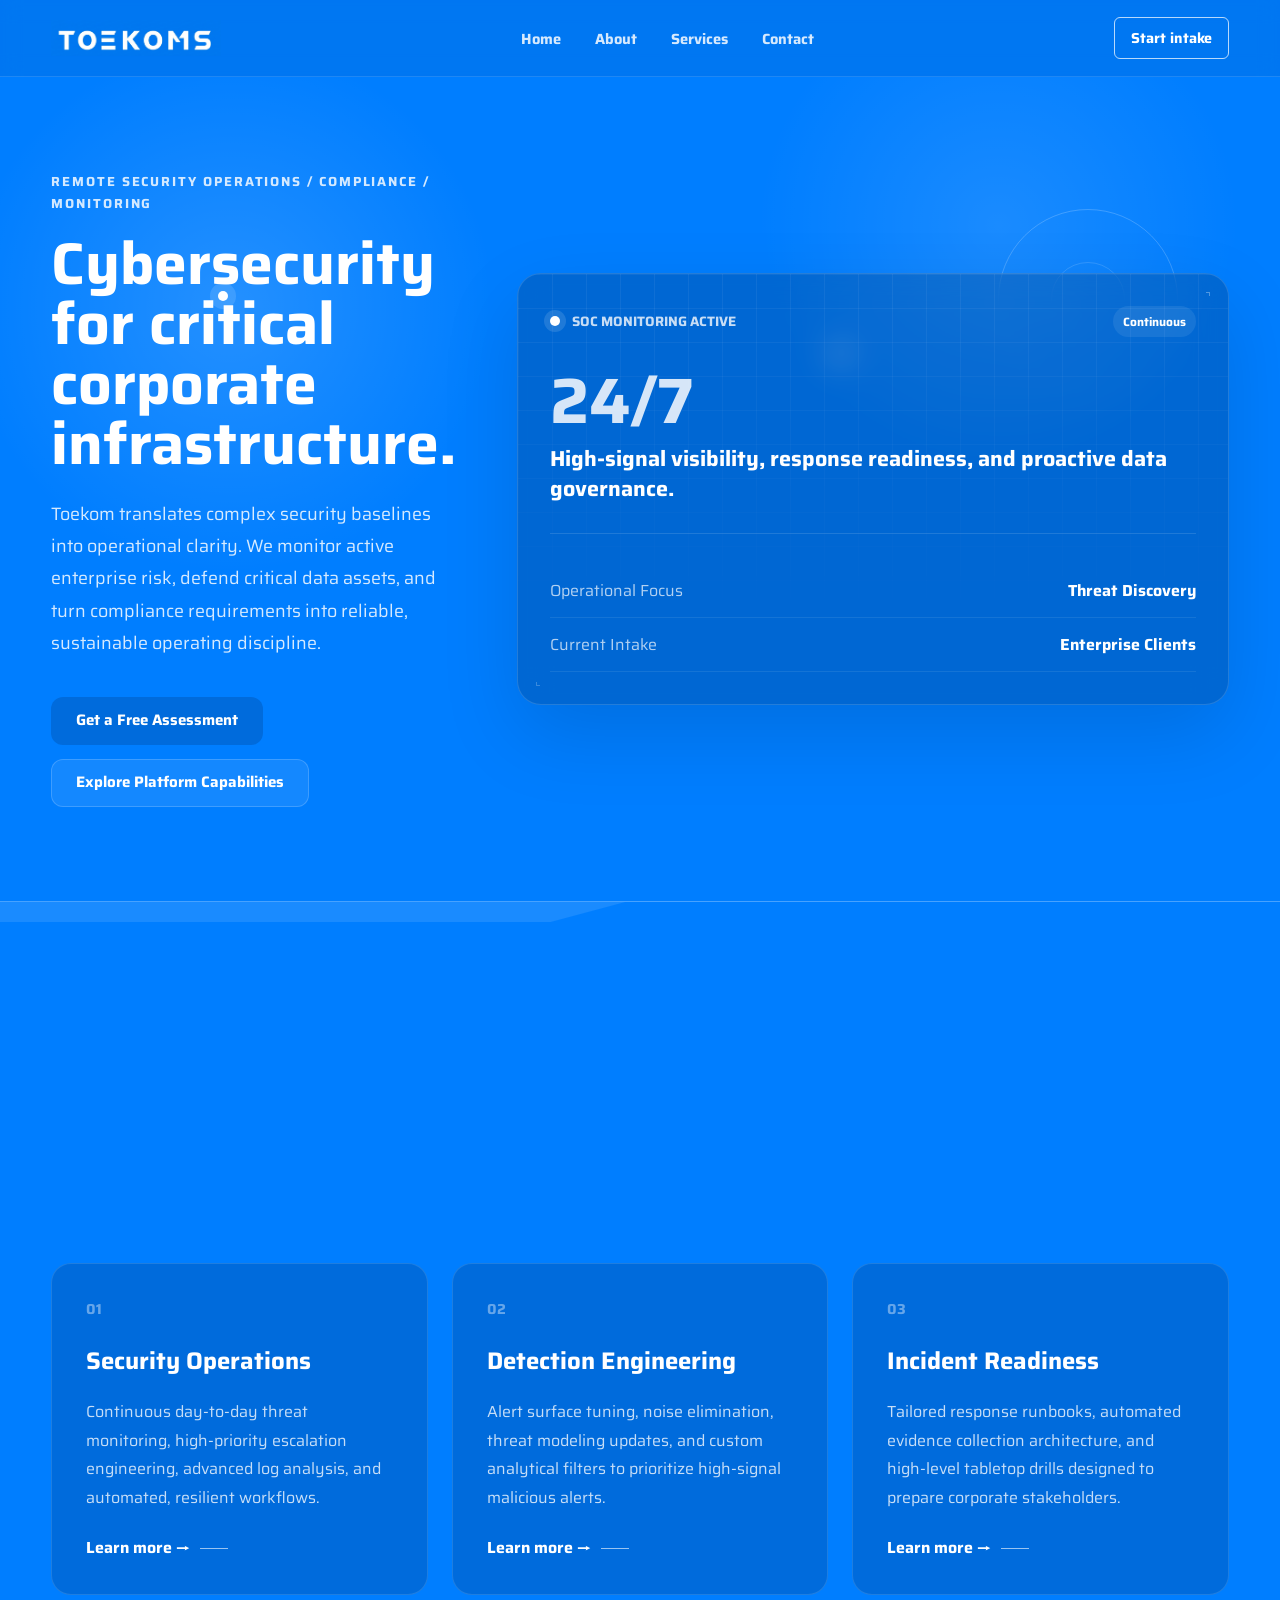
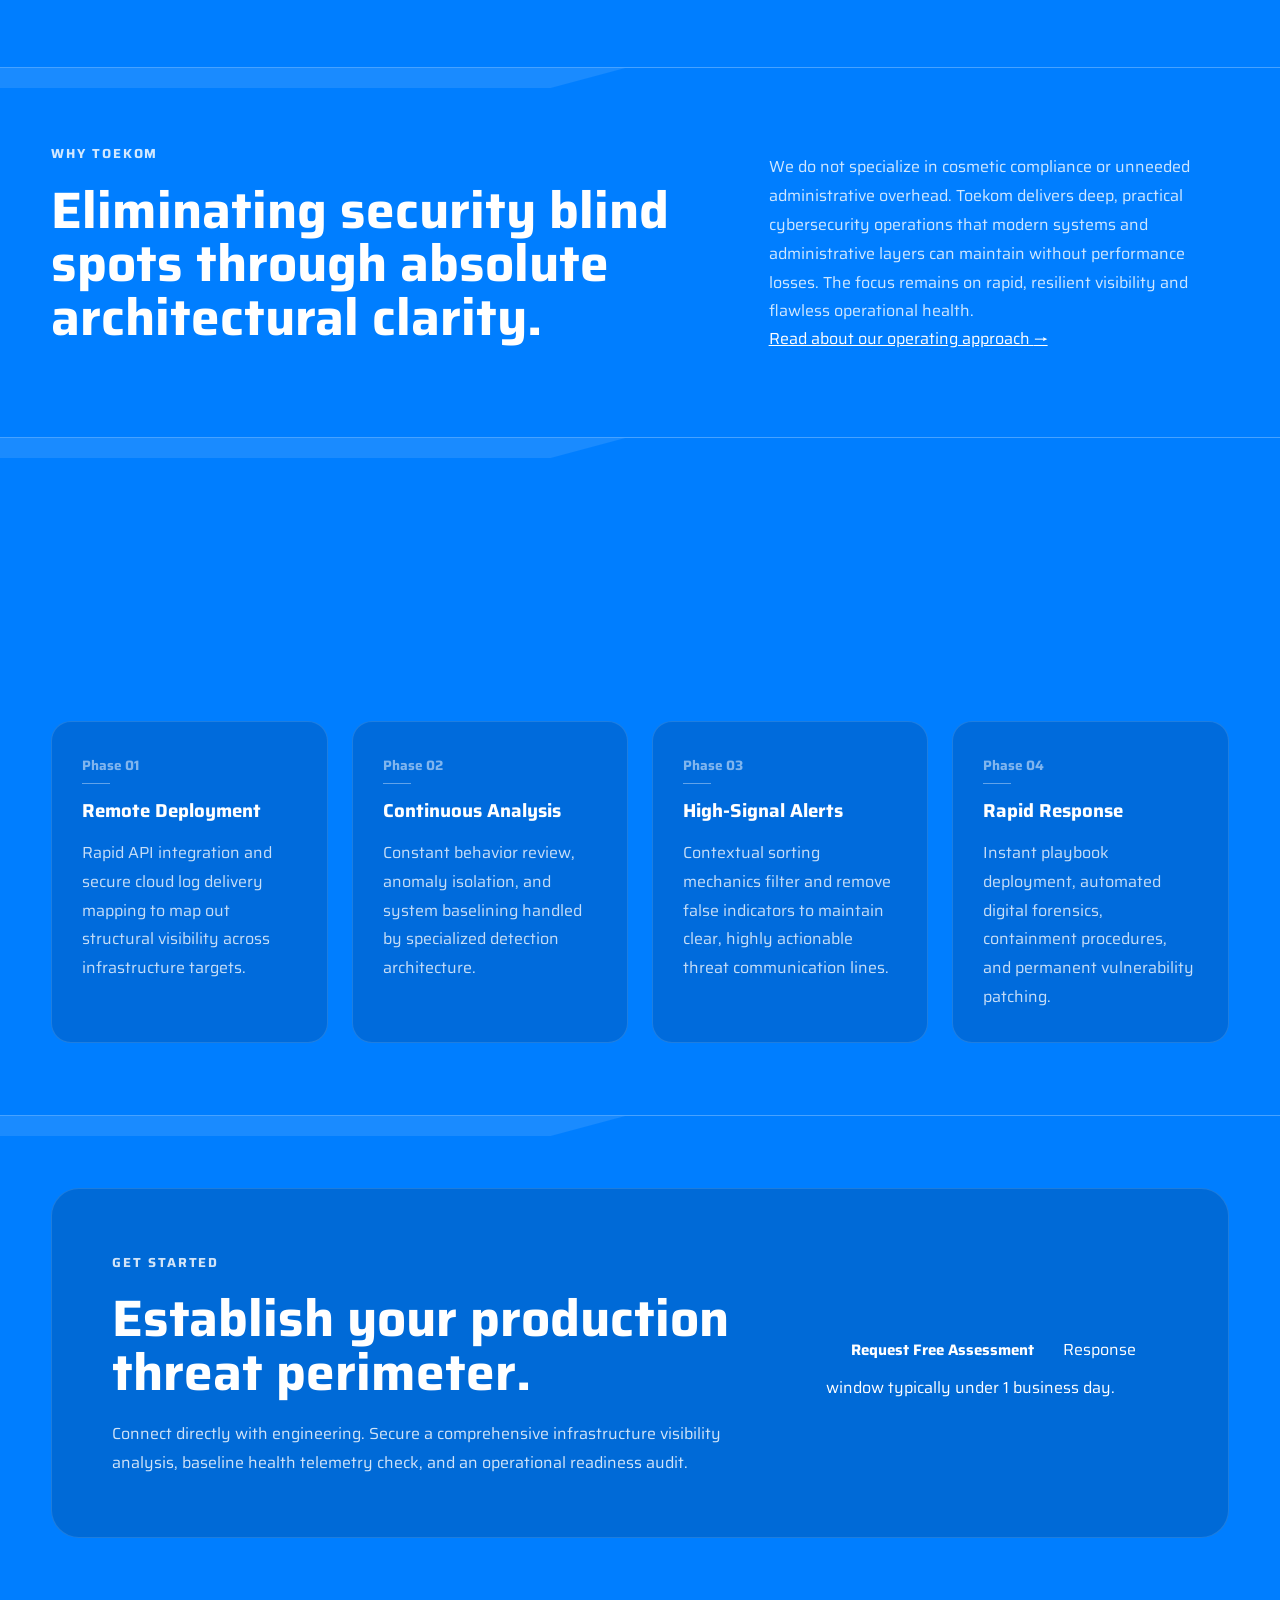
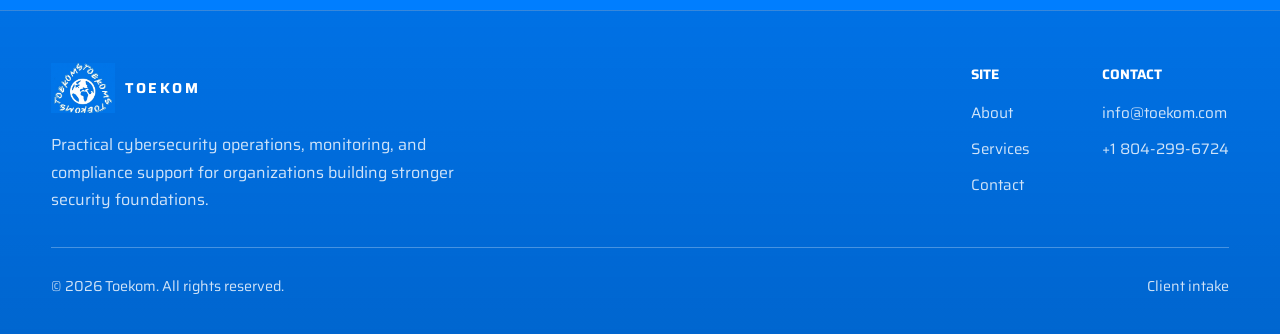
==== index.html @ 51fd96f4 "Merge pull request #15 from teka8/feat/clean-urls-and-seo feat: implement clean URLs and update SEO " ====
<!doctype html>
<html lang="en">
  <head>
    <meta charset="UTF-8" />
    <meta name="viewport" content="width=device-width, initial-scale=1.0" />
    <meta
      name="description"
      content="Toekom provides practical cybersecurity operations, monitoring, compliance support, and incident readiness for modern organizations."
    />
    <link rel="canonical" href="https://toekom.com/" />
    <meta name="theme-color" content="#0b1220" />
    <link
      rel="icon"
      href="/assets/images/logos/Toekom - Back Logo (2).png"
      type="image/png"
    />
    <meta property="og:site_name" content="Toekom" />
    <meta property="og:type" content="website" />
    <meta property="og:title" content="Toekom | Cybersecurity Operations" />
    <meta
      property="og:description"
      content="Toekom provides practical cybersecurity operations, monitoring, compliance support, and incident readiness for modern organizations."
    />
    <meta property="og:url" content="https://toekom.com/" />
    <meta
      property="og:image"
      content="https://toekom.com/assets/images/logos/Toekom%20-%20revised%20design%20(2).png"
    />
    <meta name="twitter:card" content="summary_large_image" />
    <meta name="twitter:title" content="Toekom | Cybersecurity Operations" />
    <meta
      name="twitter:description"
      content="Toekom provides practical cybersecurity operations, monitoring, compliance support, and incident readiness for modern organizations."
    />
    <meta
      name="twitter:image"
      content="https://toekom.com/assets/images/logos/Toekom%20-%20revised%20design%20(2).png"
    />
    <link rel="preload" href="/assets/css/main.css" as="style" />
    <link rel="stylesheet" href="/assets/css/main.css" />
    <script type="application/ld+json">
      {
        "@context": "https://schema.org",
        "@type": "Organization",
        "name": "Toekom",
        "url": "https://toekom.com/",
        "logo": "https://toekom.com/assets/images/logos/Toekom%20-%20revised%20design%20(2).png",
        "email": "info@toekom.com",
        "telephone": "+1 804-299-6724"
      }
    </script>
    <title>Toekom | Cybersecurity Operations</title>
  </head>
  <body>
    <header id="navbar-container"></header>
    <main>
      <!-- HERO SECTION -->
      <section class="hero fade-in-up">
        <!-- Minimal Visual Layer -->
        <div class="visual-field visual-field-hero">
          <!-- <span class="geo geo-ring"></span> -->
          <span class="geo geo-ring geo-ring-small"></span>
          <span class="geo geo-node geo-node-one"></span>
          <span class="geo geo-node geo-node-two"></span>
          <!-- <span class="geo geo-line geo-line-one"></span> -->
          <!-- <span class="scan-beam"></span> -->
        </div>
        <div class="container hero-container">
          <div class="hero-content">
            <p class="hero-label">
              Remote Security Operations / Compliance / Monitoring
            </p>
            <h1 class="hero-title font-editorial">
              Cybersecurity for critical corporate infrastructure.
            </h1>
            <p class="hero-description">
              Toekom translates complex security baselines into operational
              clarity. We monitor active enterprise risk, defend critical data
              assets, and turn compliance requirements into reliable,
              sustainable operating discipline.
            </p>
            <div class="hero-actions" aria-label="Primary actions">
              <a
                class="button button-primary button-animated"
                href="/contact"
                >Get a Free Assessment</a
              >
              <a class="button button-secondary" href="/services"
                >Explore Platform Capabilities</a
              >
            </div>
          </div>
          <!-- RIGHT -->
          <aside class="operations-panel">
            <div class="panel-grid"></div>
            <div class="panel-header">
              <div class="status-wrapper">
                <span class="status-dot"></span>
                <span>SOC Monitoring Active</span>
              </div>
              <div class="panel-live">Continuous</div>
            </div>
            <p class="panel-time">24/7</p>
            <h2>
              High-signal visibility, response readiness, and proactive data
              governance.
            </h2>
            <div class="panel-divider"></div>
            <div class="panel-row">
              <span>Operational Focus</span> <strong>Threat Discovery</strong>
            </div>
            <div class="panel-row">
              <span>Current Intake</span> <strong>Enterprise Clients</strong>
            </div>
          </aside>
        </div>
      </section>
      <!-- SERVICES SECTION -->
      <section class="section services-section">
        <div class="section-divider-shape" aria-hidden="true"></div>
        <div class="container">
          <div class="section-heading">
            <p class="section-kicker">Core Architecture</p>
            <h2 class="font-editorial">
              Security pillars built for high-trust operations
            </h2>
            <p>
              Focused remote cybersecurity infrastructure designed to engineer
              out operational friction, protect corporate assets, and maximize
              real-time system visibility.
            </p>
          </div>
          <div class="services-grid">
            <article class="service-card interactive-card">
              <div class="service-number">01</div>
              <h3 class="font-editorial">Security Operations</h3>
              <p>
                Continuous day-to-day threat monitoring, high-priority
                escalation engineering, advanced log analysis, and automated,
                resilient workflows.
              </p>
              <a href="/services" class="service-link"
                >Learn more <span class="arrow">→</span></a
              >
            </article>
            <article class="service-card interactive-card">
              <div class="service-number">02</div>
              <h3 class="font-editorial">Detection Engineering</h3>
              <p>
                Alert surface tuning, noise elimination, threat modeling
                updates, and custom analytical filters to prioritize high-signal
                malicious alerts.
              </p>
              <a href="/services" class="service-link"
                >Learn more <span class="arrow">→</span></a
              >
            </article>
            <article class="service-card interactive-card">
              <div class="service-number">03</div>
              <h3 class="font-editorial">Incident Readiness</h3>
              <p>
                Tailored response runbooks, automated evidence collection
                architecture, and high-level tabletop drills designed to prepare
                corporate stakeholders.
              </p>
              <a href="/services" class="service-link"
                >Learn more <span class="arrow">→</span></a
              >
            </article>
          </div>
        </div>
      </section>

      <!-- BRAND STATEMENT SECTION -->
      <section class="section process-section">
        <div class="section-divider-shape" aria-hidden="true"></div>
        <div class="container statement-grid">
          <div>
            <p class="section-kicker">Why Toekom</p>
            <h2 class="font-editorial">
              Eliminating security blind spots through absolute architectural
              clarity.
            </h2>
          </div>
          <div>
            <p>
              We do not specialize in cosmetic compliance or unneeded
              administrative overhead. Toekom delivers deep, practical
              cybersecurity operations that modern systems and administrative
              layers can maintain without performance losses. The focus remains
              on rapid, resilient visibility and flawless operational health.
            </p>
            <a href="/about" class="text-link-animated"
              >Read about our operating approach <span class="arrow">→</span></a
            >
          </div>
        </div>
      </section>

      <!-- THE "HOW WE WORK" REMOTE SOC MODEL SECTION -->
      <section class="section process-section">
        <div class="section-divider-shape" aria-hidden="true"></div>
        <div class="container">
          <div class="section-heading">
            <p class="section-kicker">Operational Delivery</p>
            <h2 class="font-editorial">
              Our continuous remote security framework
            </h2>
          </div>
          <div class="process-grid">
            <div class="process-card step-card">
              <span>Phase 01</span>
              <h3 class="font-editorial">Remote Deployment</h3>
              <p>
                Rapid API integration and secure cloud log delivery mapping to
                map out structural visibility across infrastructure targets.
              </p>
            </div>
            <div class="process-card step-card">
              <span>Phase 02</span>
              <h3 class="font-editorial">Continuous Analysis</h3>
              <p>
                Constant behavior review, anomaly isolation, and system
                baselining handled by specialized detection architecture.
              </p>
            </div>
            <div class="process-card step-card">
              <span>Phase 03</span>
              <h3 class="font-editorial">High-Signal Alerts</h3>
              <p>
                Contextual sorting mechanics filter and remove false indicators
                to maintain clear, highly actionable threat communication lines.
              </p>
            </div>
            <div class="process-card step-card">
              <span>Phase 04</span>
              <h3 class="font-editorial">Rapid Response</h3>
              <p>
                Instant playbook deployment, automated digital forensics,
                containment procedures, and permanent vulnerability patching.
              </p>
            </div>
          </div>
        </div>
      </section>

      <!-- CONCLUDING CALL-TO-ACTION (INTAKE) -->
      <section class="section cta-section">
        <div class="section-divider-shape" aria-hidden="true"></div>
        <div class="container">
          <span class="cta-glow" aria-hidden="true"></span>
          <!-- <span class="cta-corner cta-corner-one" aria-hidden="true"></span>
          <span class="cta-corner cta-corner-two" aria-hidden="true"></span> -->
          <div class="cta-container alignment-fix">
            <div class="cta-text-content">
              <p class="section-kicker">Get Started</p>
              <h2 class="font-editorial">
                Establish your production threat perimeter.
              </h2>
              <p>
                Connect directly with engineering. Secure a comprehensive
                infrastructure visibility analysis, baseline health telemetry
                check, and an operational readiness audit.
              </p>
            </div>
            <div class="cta-actions-vertical">
              <a
                href="/contact"
                class="button button-accent button-animated"
                >Request Free Assessment</a
              >
              <span class="cta-subtext"
                >Response window typically under 1 business day.</span
              >
            </div>
          </div>
        </div>
      </section>
    </main>
    <footer id="footer-container"></footer>
    <script src="/assets/js/main.js"></script>
  </body>
</html>
---- assets/css/main.css ----
@import url("./base/reset.css");
@import url("./base/variables.css");
@import url("./base/typography.css");
@import url("./base/animations.css");

@import url("./layout/grid.css");
@import url("./layout/navbar.css");
@import url("./layout/footer.css");
@import url("./components/buttons.css");
@import url("./pages/home.css");
@import url("./pages/about.css");
@import url("./pages/services.css");
@import url("./pages/contact.css");
---- assets/css/main.css ----
@import url("./base/reset.css");
@import url("./base/variables.css");
@import url("./base/typography.css");
@import url("./base/animations.css");

@import url("./layout/grid.css");
@import url("./layout/navbar.css");
@import url("./layout/footer.css");
@import url("./components/buttons.css");
@import url("./pages/home.css");
@import url("./pages/about.css");
@import url("./pages/services.css");
@import url("./pages/contact.css");
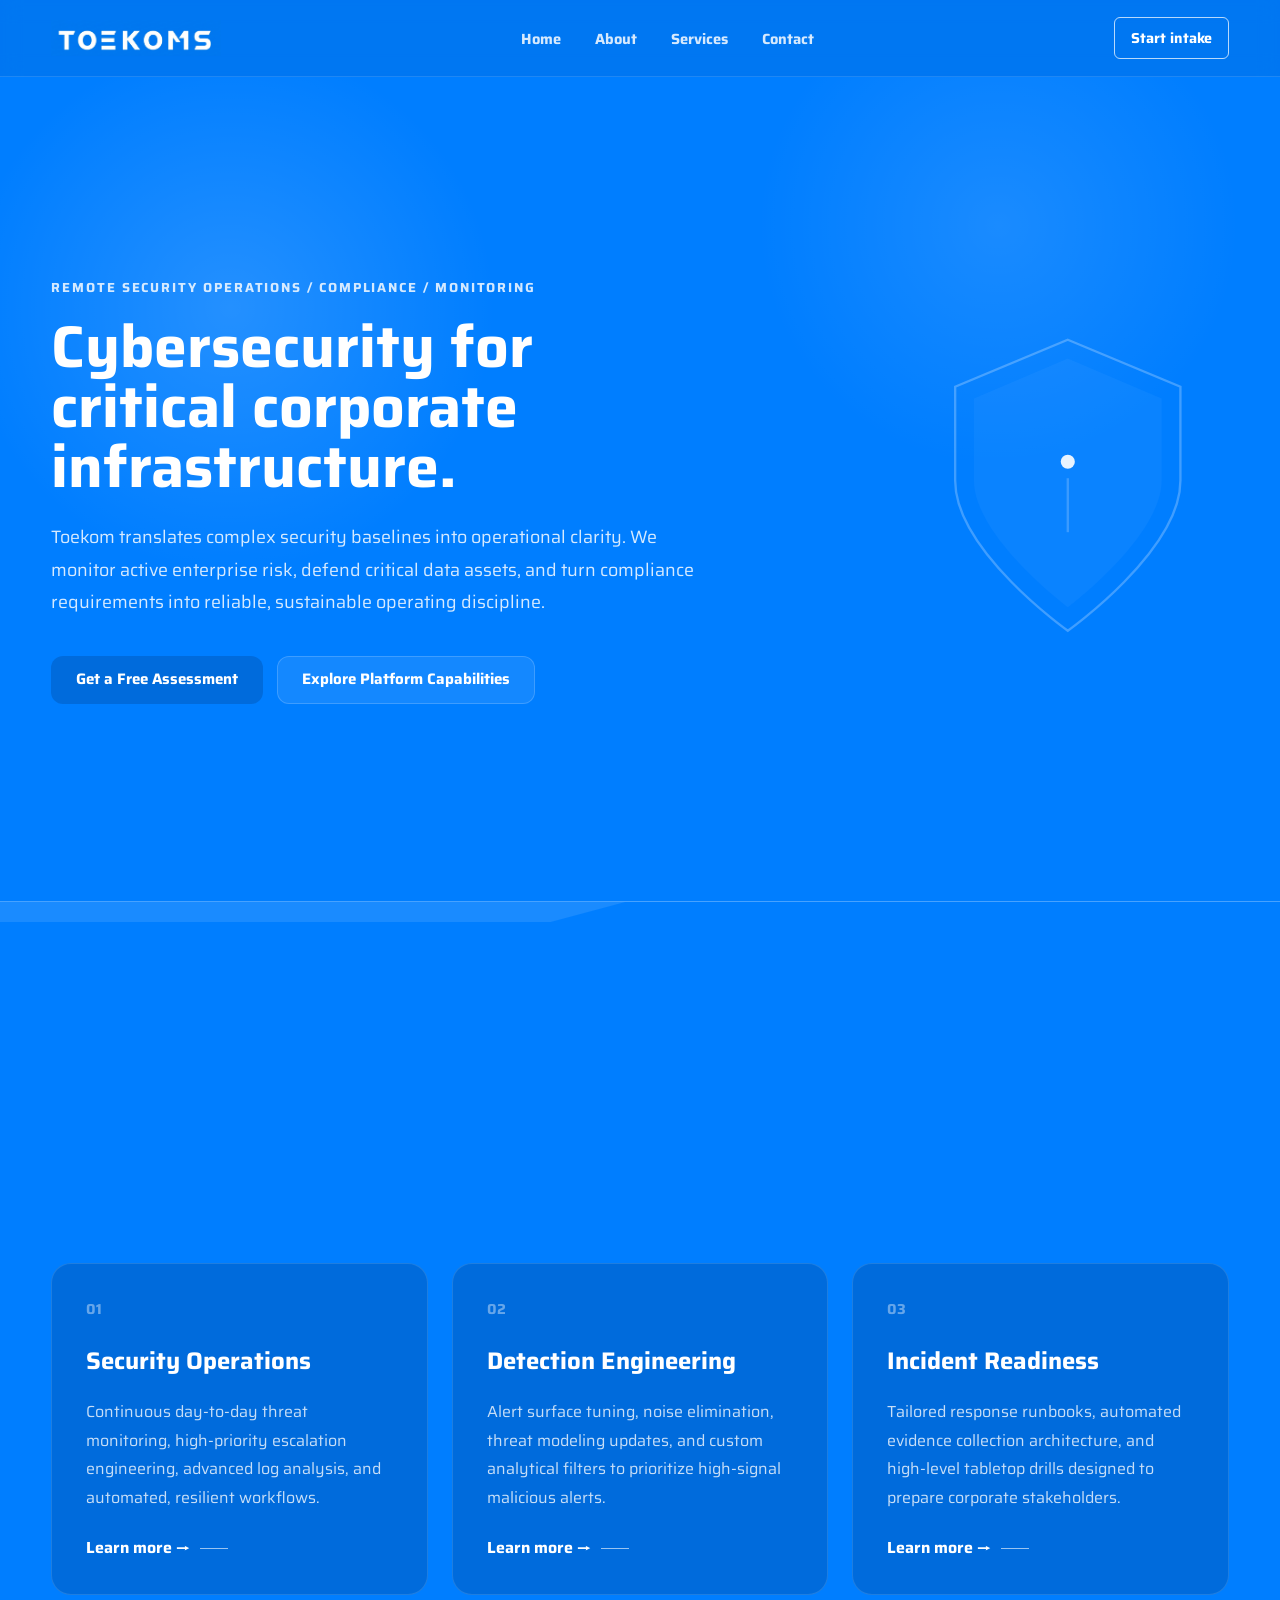
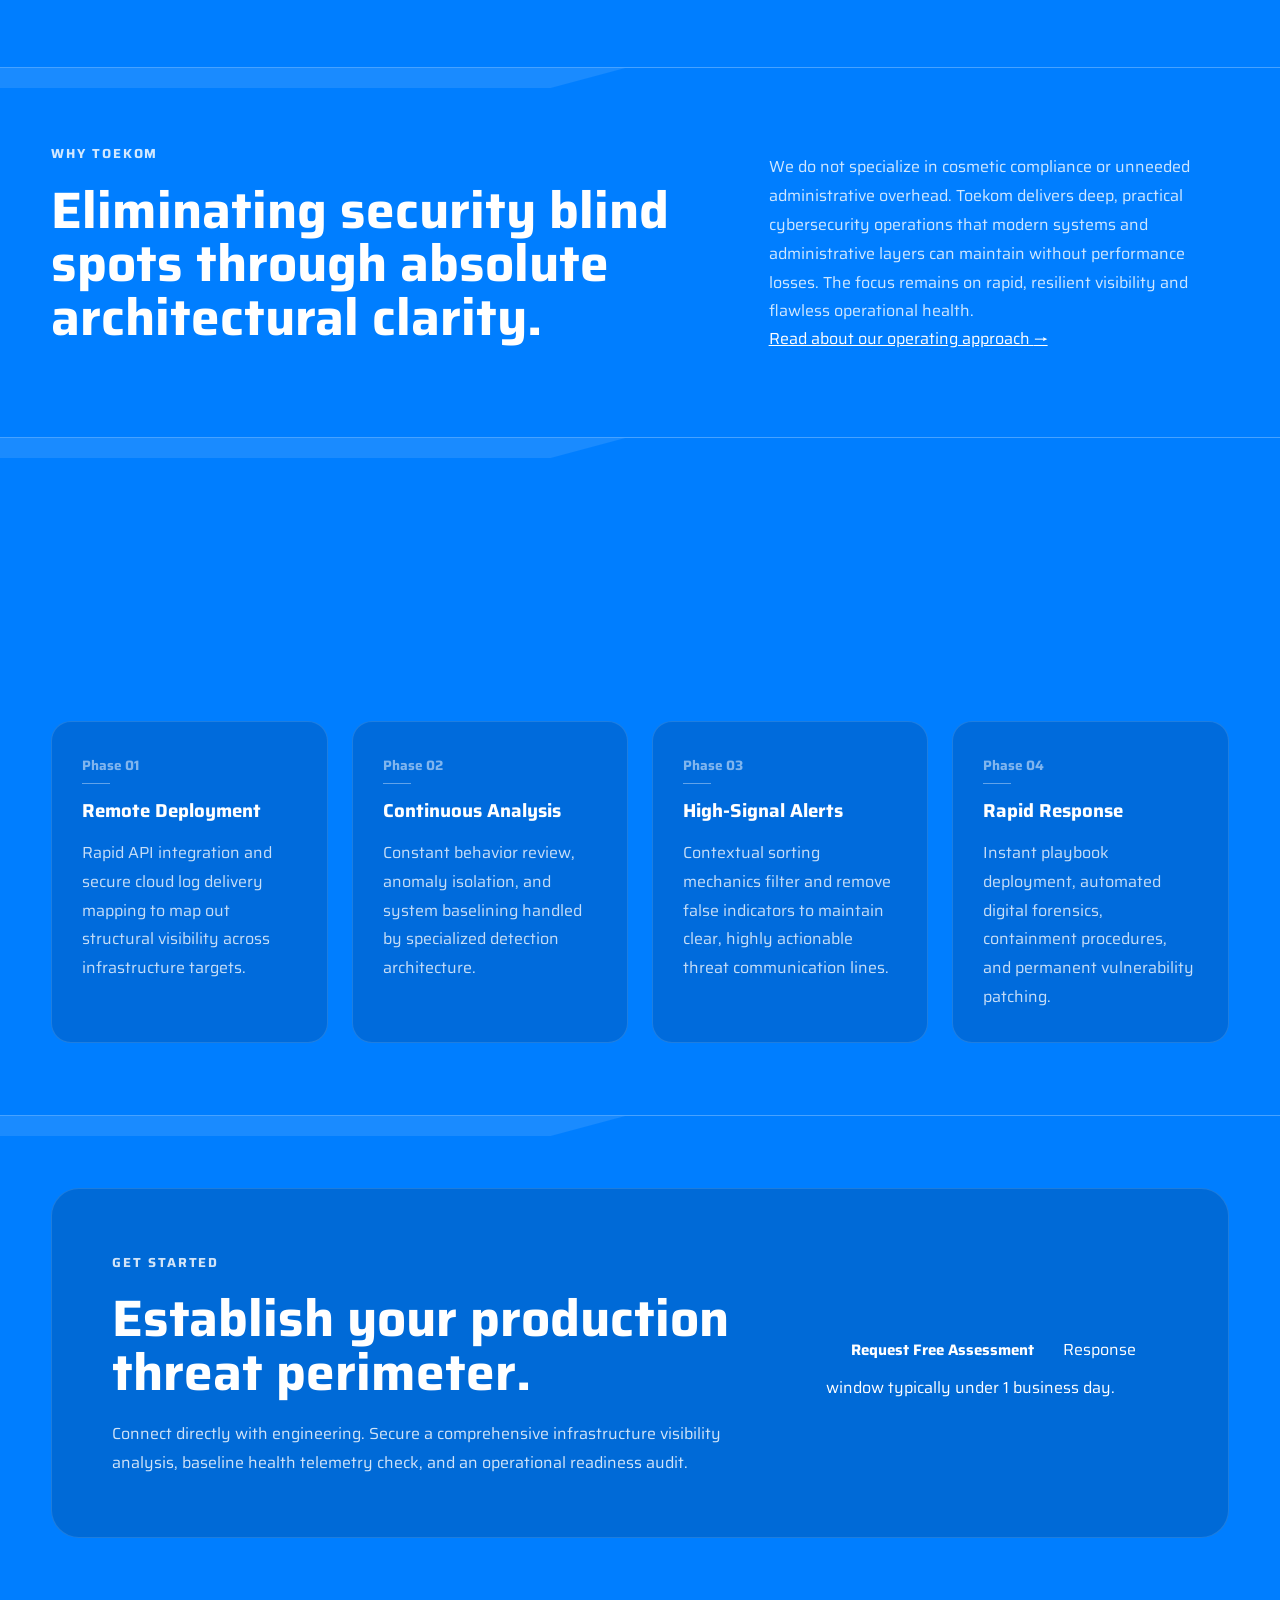
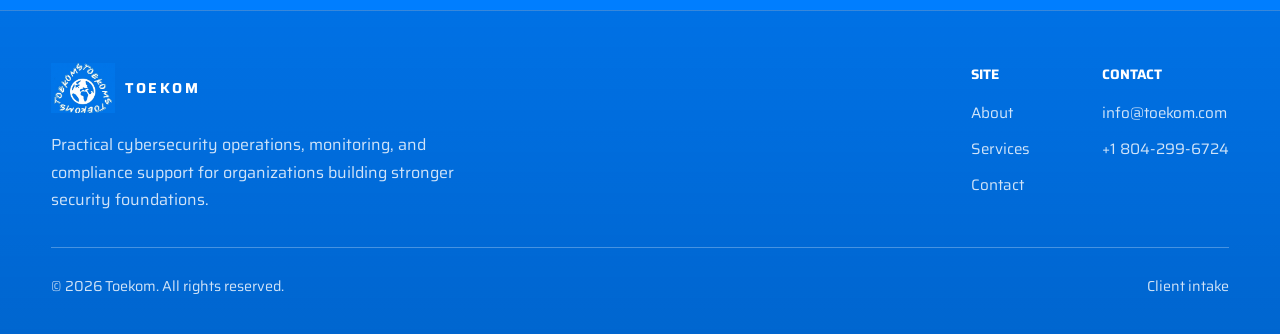
==== commit 32039f3b: "Merge pull request #16 from teka8/feat/hero-shield-icon Feat/hero shield icon" ====
--- a/index.html
+++ b/index.html
@@ -59,11 +59,7 @@
         <!-- Minimal Visual Layer -->
         <div class="visual-field visual-field-hero">
           <!-- <span class="geo geo-ring"></span> -->
-          <span class="geo geo-ring geo-ring-small"></span>
-          <span class="geo geo-node geo-node-one"></span>
-          <span class="geo geo-node geo-node-two"></span>
-          <!-- <span class="geo geo-line geo-line-one"></span> -->
-          <!-- <span class="scan-beam"></span> -->
+          <!-- Background elements removed for cleaner look -->
         </div>
         <div class="container hero-container">
           <div class="hero-content">
@@ -90,27 +86,15 @@
               >
             </div>
           </div>
-          <!-- RIGHT -->
-          <aside class="operations-panel">
-            <div class="panel-grid"></div>
-            <div class="panel-header">
-              <div class="status-wrapper">
-                <span class="status-dot"></span>
-                <span>SOC Monitoring Active</span>
-              </div>
-              <div class="panel-live">Continuous</div>
-            </div>
-            <p class="panel-time">24/7</p>
-            <h2>
-              High-signal visibility, response readiness, and proactive data
-              governance.
-            </h2>
-            <div class="panel-divider"></div>
-            <div class="panel-row">
-              <span>Operational Focus</span> <strong>Threat Discovery</strong>
-            </div>
-            <div class="panel-row">
-              <span>Current Intake</span> <strong>Enterprise Clients</strong>
+          <!-- RIGHT: Minimal Shield Icon -->
+          <aside class="hero-visual">
+            <div class="shield-icon">
+              <svg viewBox="0 0 120 140" fill="none" xmlns="http://www.w3.org/2000/svg">
+                <path class="shield-outline" d="M60 8L108 28V68C108 98 60 132 60 132C60 132 12 98 12 68V28L60 8Z" stroke="rgba(255,255,255,0.25)" stroke-width="1"/>
+                <path class="shield-fill" d="M60 16L100 33V68C100 92 60 122 60 122C60 122 20 92 20 68V33L60 16Z" fill="rgba(255,255,255,0.04)"/>
+                <circle class="shield-dot" cx="60" cy="60" r="3" fill="rgba(255,255,255,0.9)"/>
+                <line class="circuit-line" x1="60" y1="67" x2="60" y2="90" stroke="rgba(255,255,255,0.2)" stroke-width="1"/>
+              </svg>
             </div>
           </aside>
         </div>
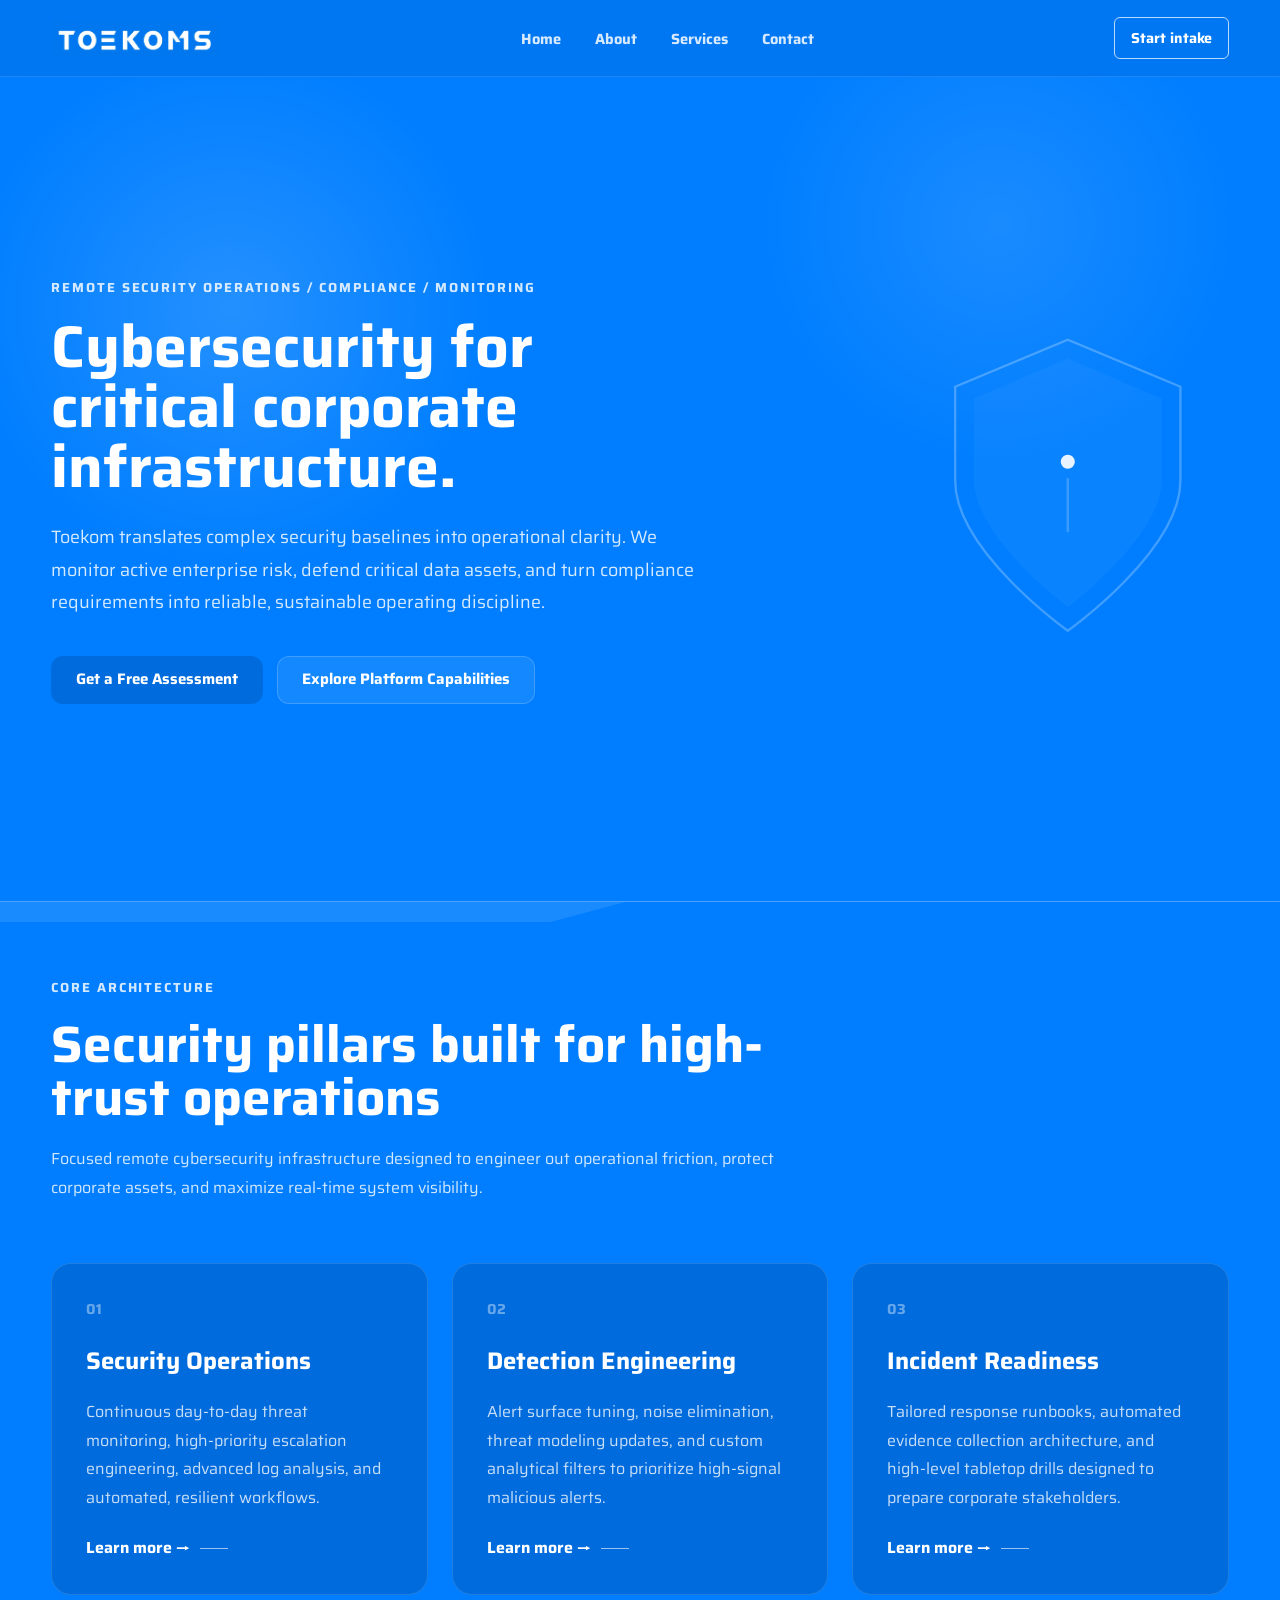
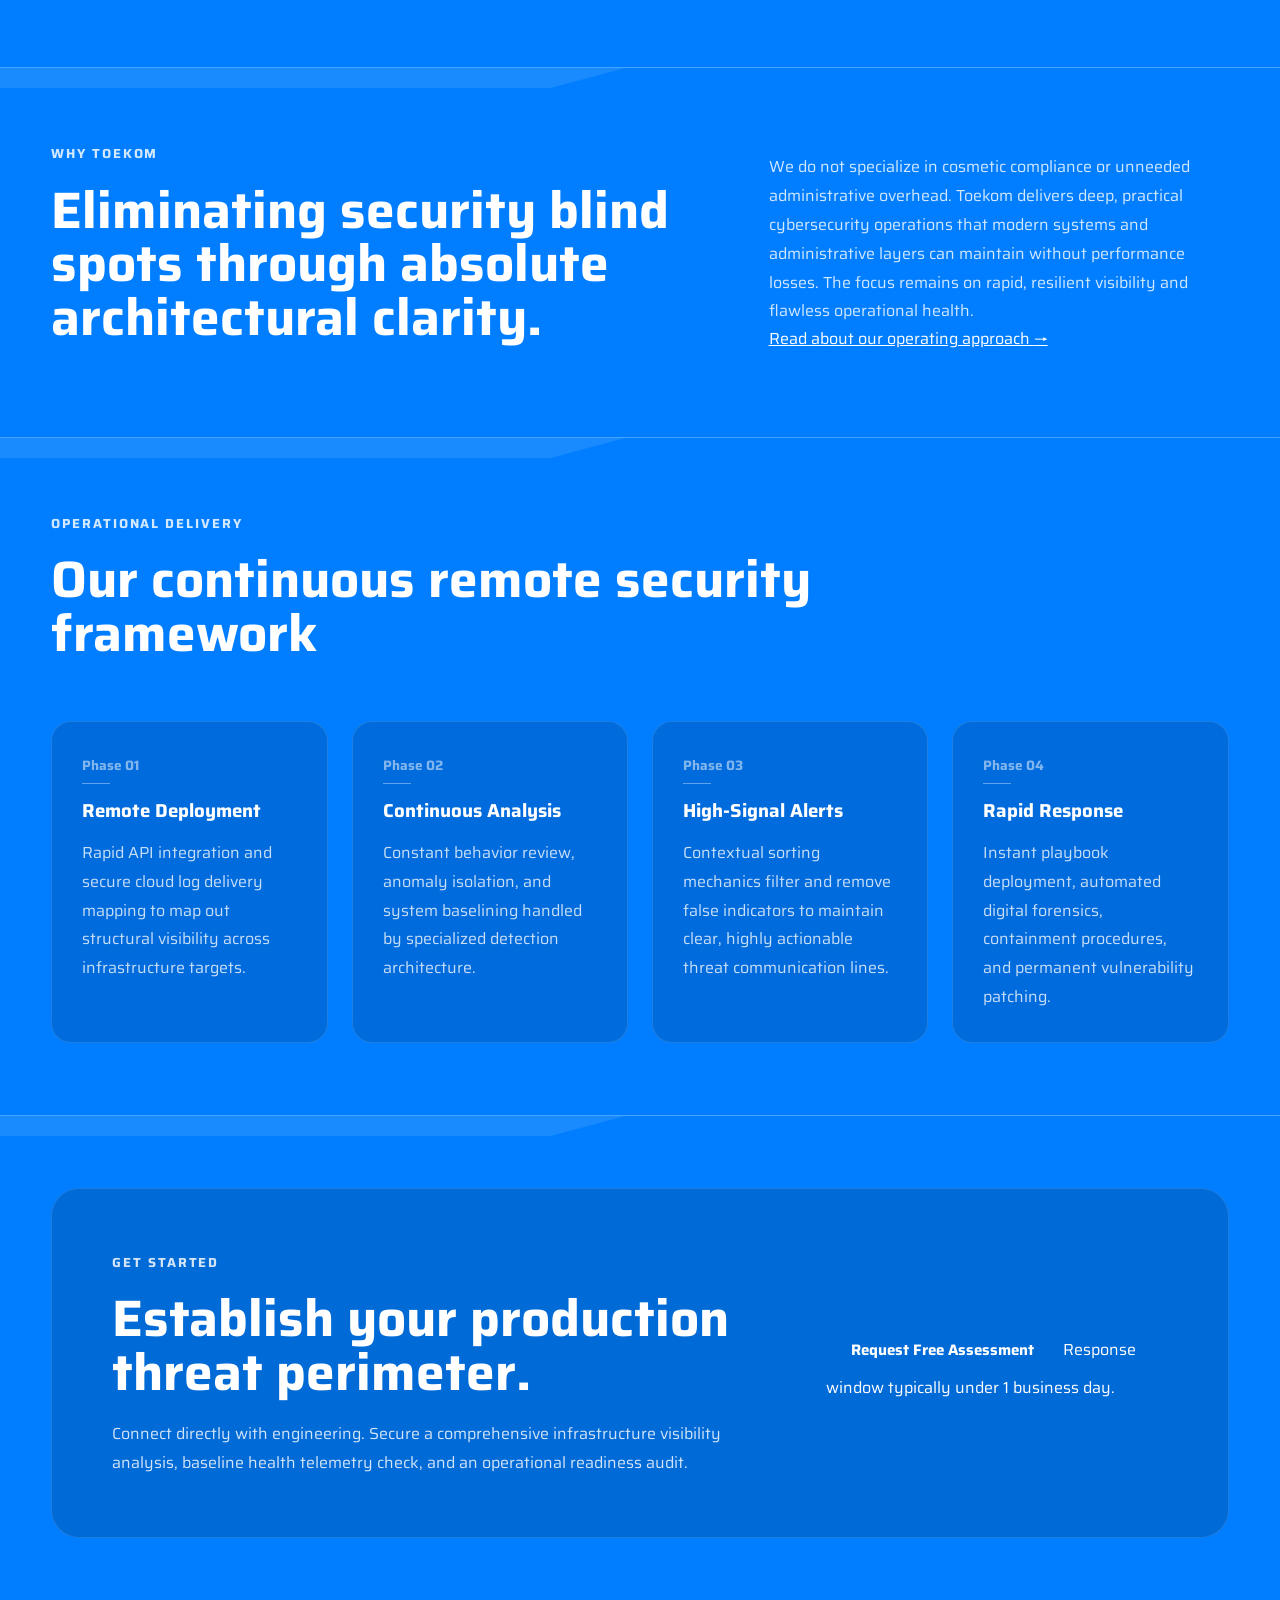
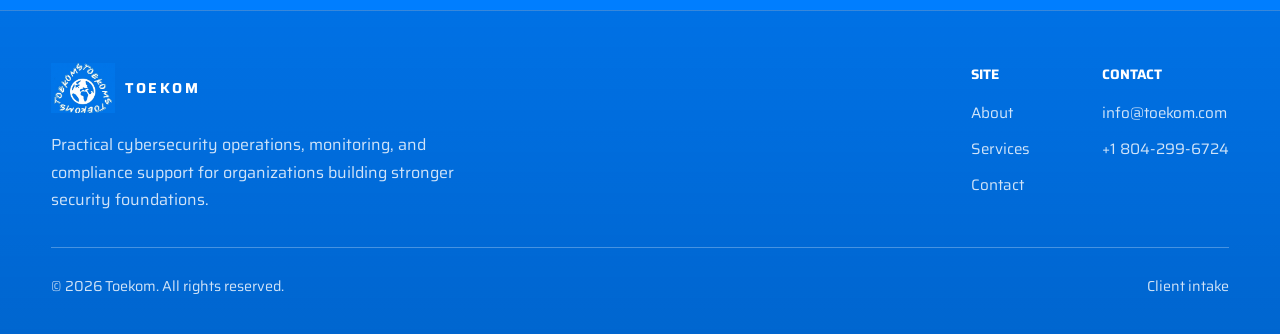
==== commit 80248a3e: "Merge pull request #17 from teka8/feat/micro-animations Feat/micro animations" ====
--- a/index.html
+++ b/index.html
@@ -114,7 +114,7 @@
               real-time system visibility.
             </p>
           </div>
-          <div class="services-grid">
+          <div class="services-grid" data-animate-stagger>
             <article class="service-card interactive-card">
               <div class="service-number">01</div>
               <h3 class="font-editorial">Security Operations</h3>
@@ -158,7 +158,7 @@
       <!-- BRAND STATEMENT SECTION -->
       <section class="section process-section">
         <div class="section-divider-shape" aria-hidden="true"></div>
-        <div class="container statement-grid">
+        <div class="container statement-grid" data-animate>
           <div>
             <p class="section-kicker">Why Toekom</p>
             <h2 class="font-editorial">
@@ -191,7 +191,7 @@
               Our continuous remote security framework
             </h2>
           </div>
-          <div class="process-grid">
+          <div class="process-grid" data-animate-stagger>
             <div class="process-card step-card">
               <span>Phase 01</span>
               <h3 class="font-editorial">Remote Deployment</h3>
@@ -235,7 +235,7 @@
           <span class="cta-glow" aria-hidden="true"></span>
           <!-- <span class="cta-corner cta-corner-one" aria-hidden="true"></span>
           <span class="cta-corner cta-corner-two" aria-hidden="true"></span> -->
-          <div class="cta-container alignment-fix">
+          <div class="cta-container alignment-fix" data-animate>
             <div class="cta-text-content">
               <p class="section-kicker">Get Started</p>
               <h2 class="font-editorial">
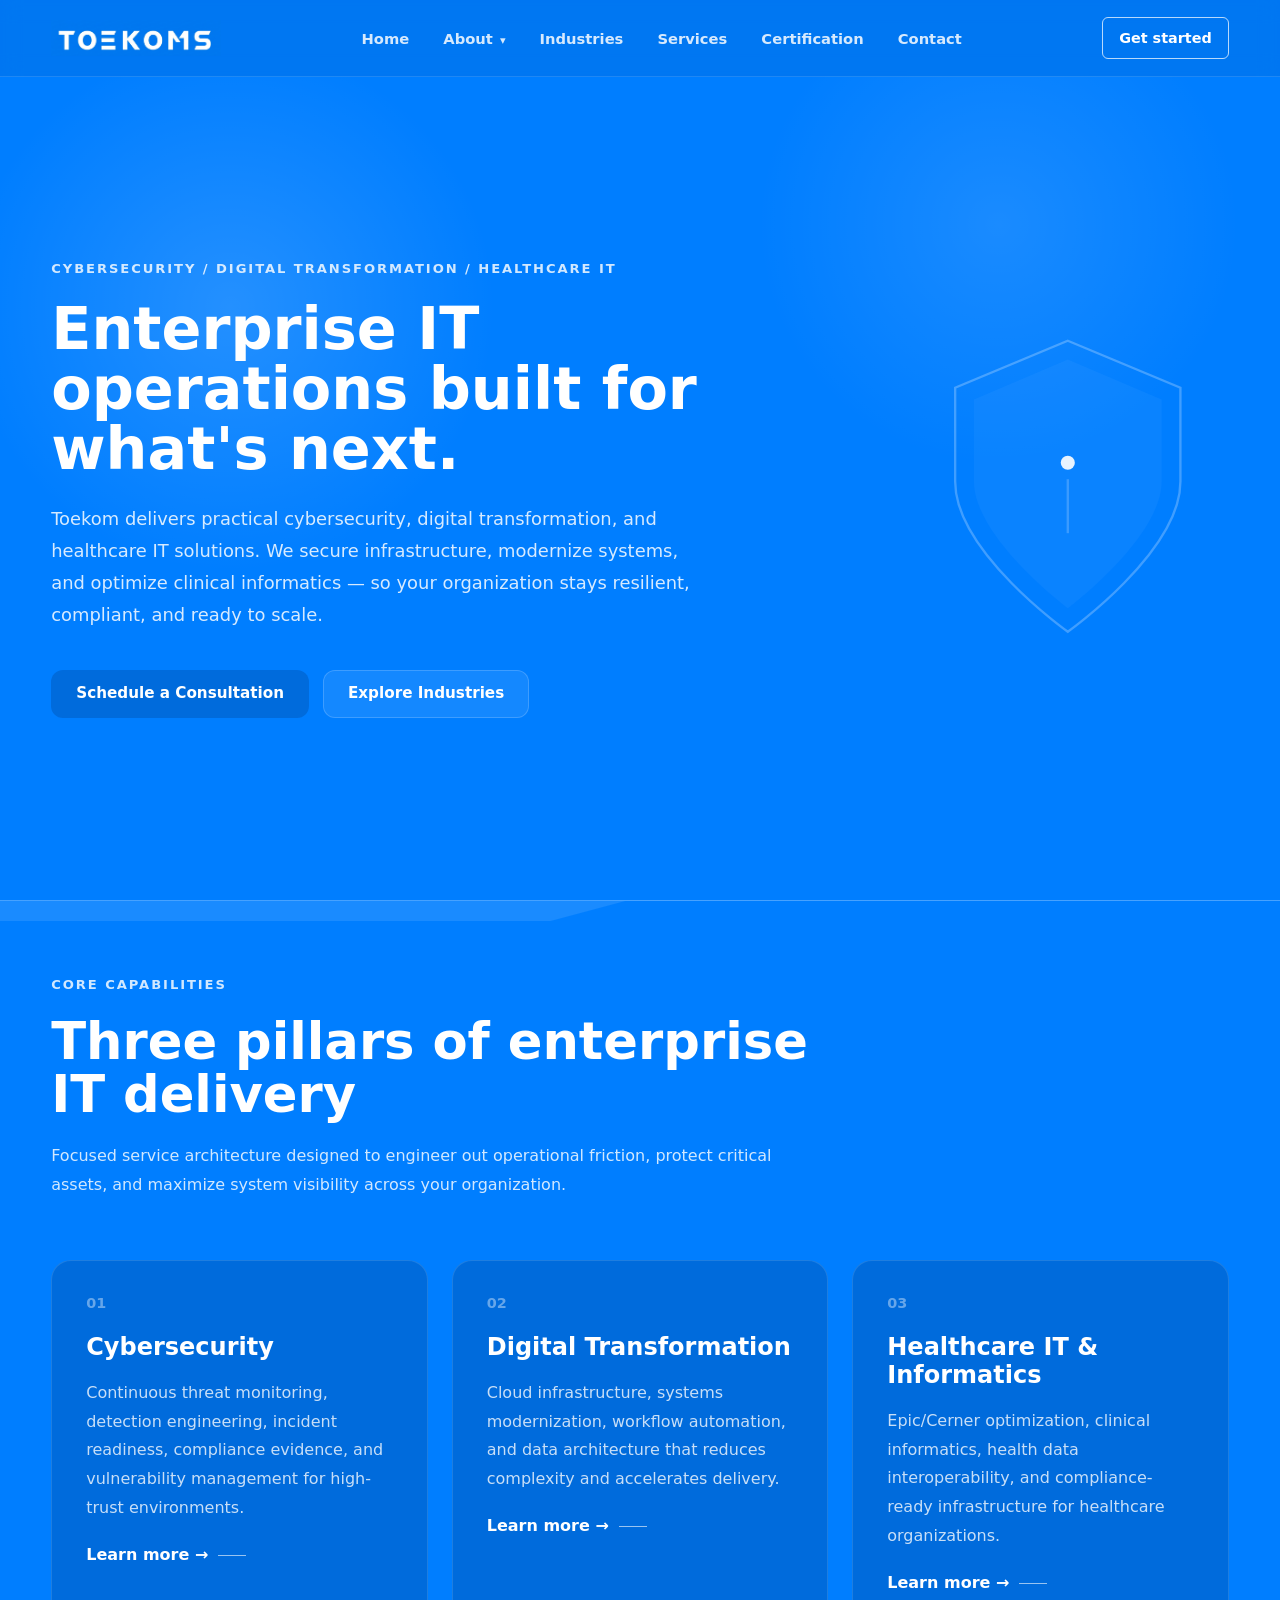
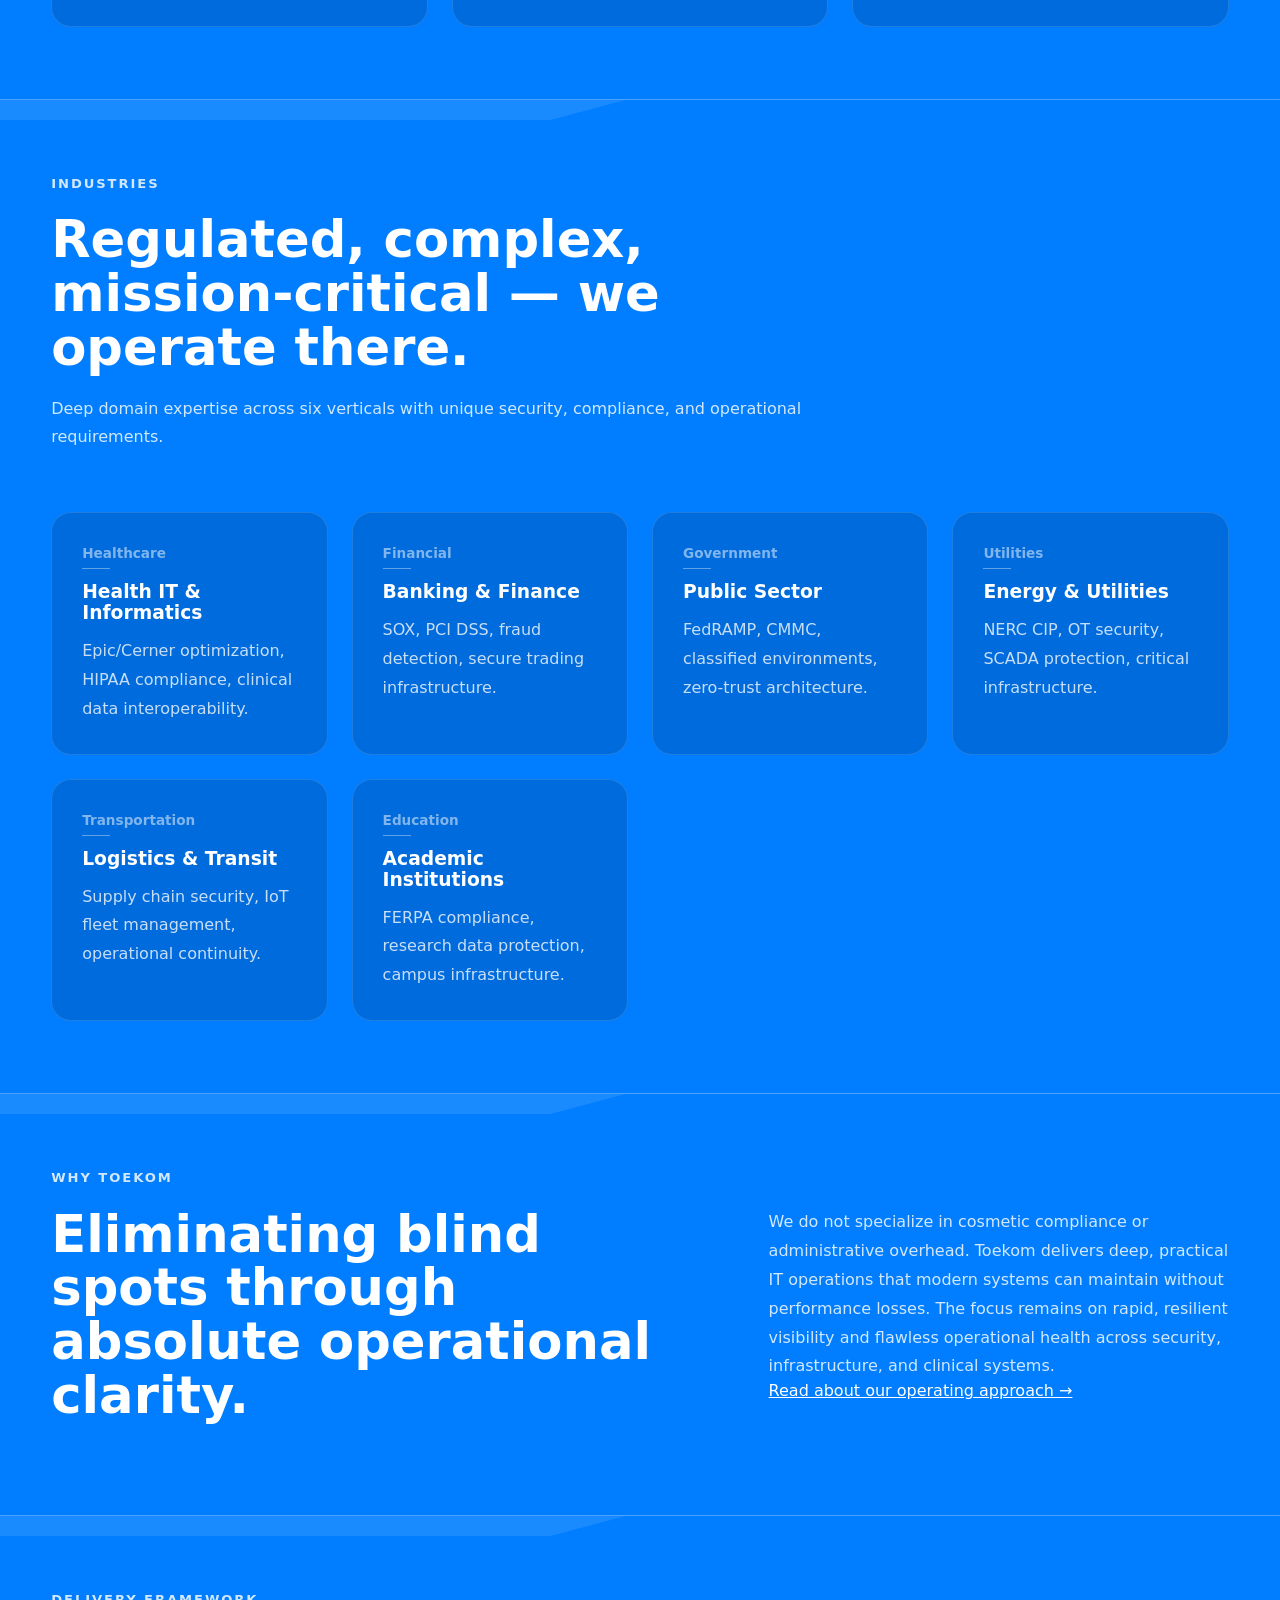
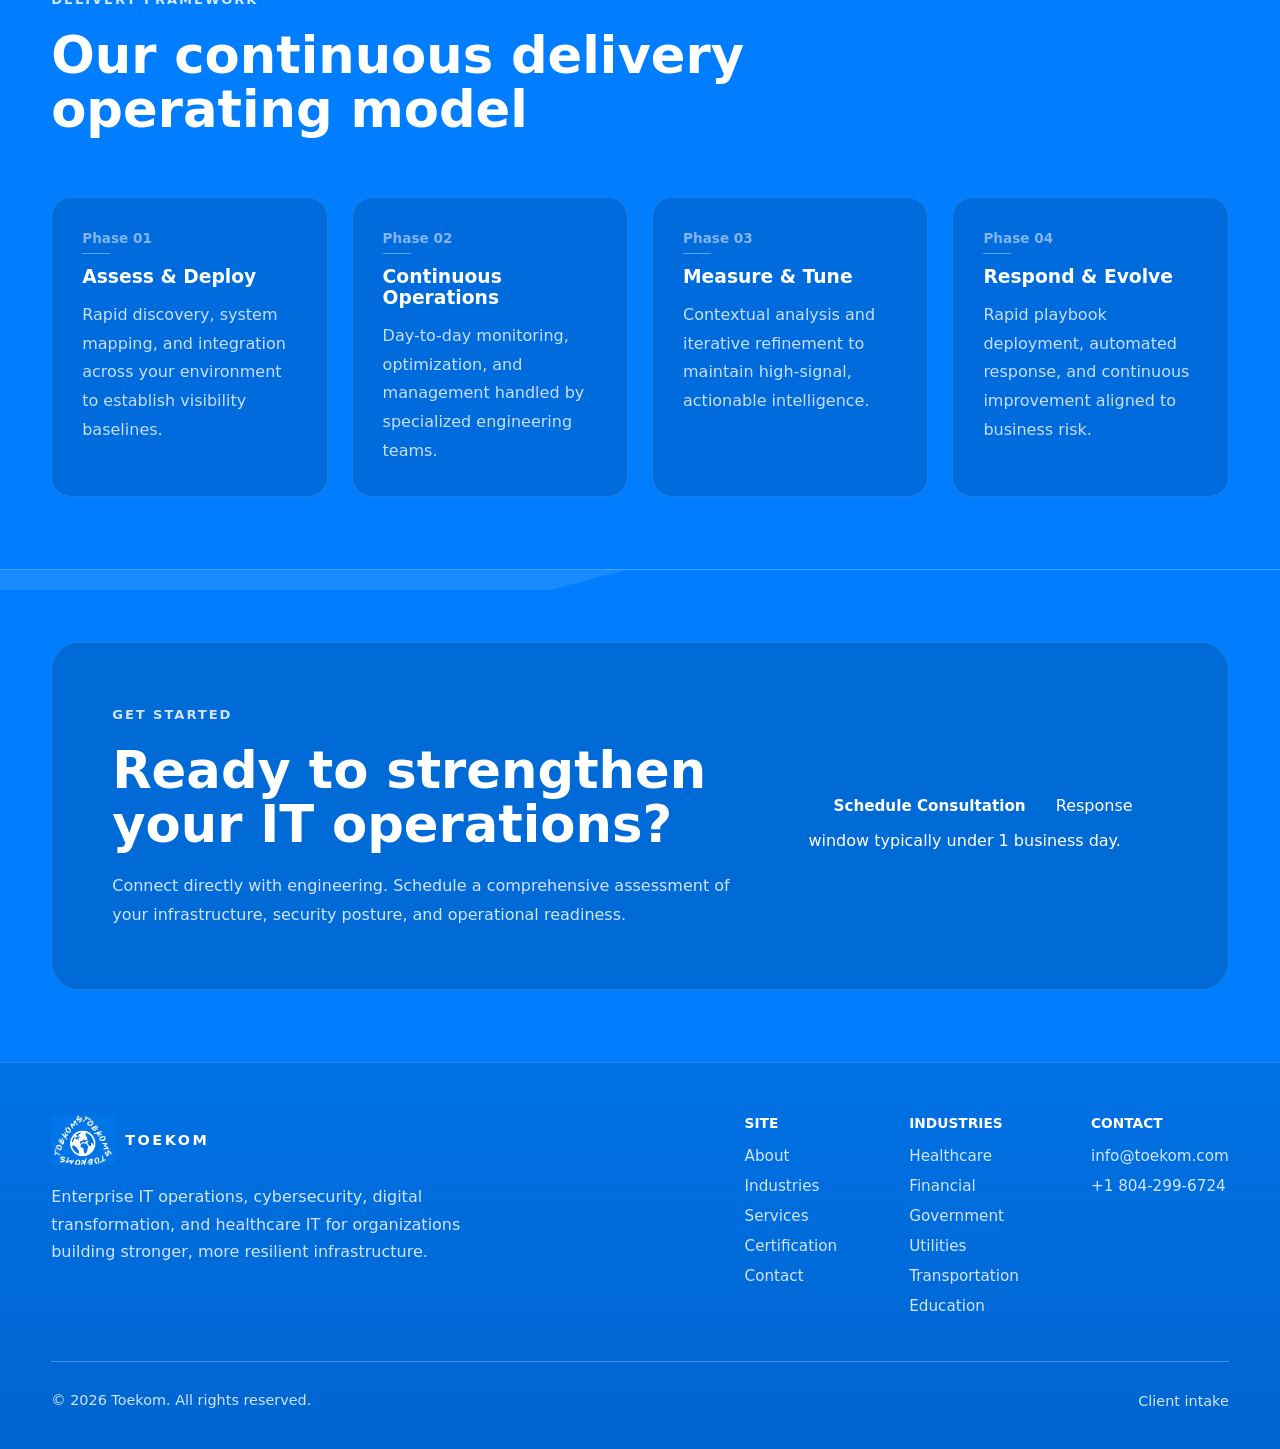
==== commit 463070f6: "Restructure website for broader IT offerings - add industries, certification, update about/home/serv" ====
--- a/index.html
+++ b/index.html
@@ -5,7 +5,7 @@
     <meta name="viewport" content="width=device-width, initial-scale=1.0" />
     <meta
       name="description"
-      content="Toekom provides practical cybersecurity operations, monitoring, compliance support, and incident readiness for modern organizations."
+      content="Toekom delivers cybersecurity, digital transformation, and healthcare IT solutions. Security operations, cloud infrastructure, and informatics for modern enterprises."
     />
     <link rel="canonical" href="https://toekom.com/" />
     <meta name="theme-color" content="#0b1220" />
@@ -16,10 +16,10 @@
     />
     <meta property="og:site_name" content="Toekom" />
     <meta property="og:type" content="website" />
-    <meta property="og:title" content="Toekom | Cybersecurity Operations" />
+    <meta property="og:title" content="Toekom | IT Operations & Cybersecurity" />
     <meta
       property="og:description"
-      content="Toekom provides practical cybersecurity operations, monitoring, compliance support, and incident readiness for modern organizations."
+      content="Toekom delivers cybersecurity, digital transformation, and healthcare IT solutions. Security operations, cloud infrastructure, and informatics for modern enterprises."
     />
     <meta property="og:url" content="https://toekom.com/" />
     <meta
@@ -27,10 +27,10 @@
       content="https://toekom.com/assets/images/logos/Toekom%20-%20revised%20design%20(2).png"
     />
     <meta name="twitter:card" content="summary_large_image" />
-    <meta name="twitter:title" content="Toekom | Cybersecurity Operations" />
+    <meta name="twitter:title" content="Toekom | IT Operations & Cybersecurity" />
     <meta
       name="twitter:description"
-      content="Toekom provides practical cybersecurity operations, monitoring, compliance support, and incident readiness for modern organizations."
+      content="Toekom delivers cybersecurity, digital transformation, and healthcare IT solutions. Security operations, cloud infrastructure, and informatics for modern enterprises."
     />
     <meta
       name="twitter:image"
@@ -49,44 +49,38 @@
         "telephone": "+1 804-299-6724"
       }
     </script>
-    <title>Toekom | Cybersecurity Operations</title>
+    <title>Toekom | IT Operations & Cybersecurity</title>
   </head>
   <body>
     <header id="navbar-container"></header>
     <main>
       <!-- HERO SECTION -->
       <section class="hero fade-in-up">
-        <!-- Minimal Visual Layer -->
-        <div class="visual-field visual-field-hero">
-          <!-- <span class="geo geo-ring"></span> -->
-          <!-- Background elements removed for cleaner look -->
-        </div>
+        <div class="visual-field visual-field-hero"></div>
         <div class="container hero-container">
           <div class="hero-content">
             <p class="hero-label">
-              Remote Security Operations / Compliance / Monitoring
+              Cybersecurity / Digital Transformation / Healthcare IT
             </p>
             <h1 class="hero-title font-editorial">
-              Cybersecurity for critical corporate infrastructure.
+              Enterprise IT operations built for what's next.
             </h1>
             <p class="hero-description">
-              Toekom translates complex security baselines into operational
-              clarity. We monitor active enterprise risk, defend critical data
-              assets, and turn compliance requirements into reliable,
-              sustainable operating discipline.
+              Toekom delivers practical cybersecurity, digital transformation, and healthcare IT
+              solutions. We secure infrastructure, modernize systems, and optimize clinical
+              informatics — so your organization stays resilient, compliant, and ready to scale.
             </p>
             <div class="hero-actions" aria-label="Primary actions">
               <a
                 class="button button-primary button-animated"
                 href="/contact"
-                >Get a Free Assessment</a
-              >
-              <a class="button button-secondary" href="/services"
-                >Explore Platform Capabilities</a
-              >
-            </div>
-          </div>
-          <!-- RIGHT: Minimal Shield Icon -->
+                >Schedule a Consultation</a
+              >
+              <a class="button button-secondary" href="/industries"
+                >Explore Industries</a
+              >
+            </div>
+          </div>
           <aside class="hero-visual">
             <div class="shield-icon">
               <svg viewBox="0 0 120 140" fill="none" xmlns="http://www.w3.org/2000/svg">
@@ -99,29 +93,28 @@
           </aside>
         </div>
       </section>
-      <!-- SERVICES SECTION -->
+
+      <!-- CAPABILITIES OVERVIEW -->
       <section class="section services-section">
         <div class="section-divider-shape" aria-hidden="true"></div>
         <div class="container">
           <div class="section-heading">
-            <p class="section-kicker">Core Architecture</p>
+            <p class="section-kicker">Core Capabilities</p>
             <h2 class="font-editorial">
-              Security pillars built for high-trust operations
+              Three pillars of enterprise IT delivery
             </h2>
             <p>
-              Focused remote cybersecurity infrastructure designed to engineer
-              out operational friction, protect corporate assets, and maximize
-              real-time system visibility.
+              Focused service architecture designed to engineer out operational friction,
+              protect critical assets, and maximize system visibility across your organization.
             </p>
           </div>
           <div class="services-grid" data-animate-stagger>
             <article class="service-card interactive-card">
               <div class="service-number">01</div>
-              <h3 class="font-editorial">Security Operations</h3>
-              <p>
-                Continuous day-to-day threat monitoring, high-priority
-                escalation engineering, advanced log analysis, and automated,
-                resilient workflows.
+              <h3 class="font-editorial">Cybersecurity</h3>
+              <p>
+                Continuous threat monitoring, detection engineering, incident readiness,
+                compliance evidence, and vulnerability management for high-trust environments.
               </p>
               <a href="/services" class="service-link"
                 >Learn more <span class="arrow">→</span></a
@@ -129,11 +122,10 @@
             </article>
             <article class="service-card interactive-card">
               <div class="service-number">02</div>
-              <h3 class="font-editorial">Detection Engineering</h3>
-              <p>
-                Alert surface tuning, noise elimination, threat modeling
-                updates, and custom analytical filters to prioritize high-signal
-                malicious alerts.
+              <h3 class="font-editorial">Digital Transformation</h3>
+              <p>
+                Cloud infrastructure, systems modernization, workflow automation, and
+                data architecture that reduces complexity and accelerates delivery.
               </p>
               <a href="/services" class="service-link"
                 >Learn more <span class="arrow">→</span></a
@@ -141,11 +133,10 @@
             </article>
             <article class="service-card interactive-card">
               <div class="service-number">03</div>
-              <h3 class="font-editorial">Incident Readiness</h3>
-              <p>
-                Tailored response runbooks, automated evidence collection
-                architecture, and high-level tabletop drills designed to prepare
-                corporate stakeholders.
+              <h3 class="font-editorial">Healthcare IT & Informatics</h3>
+              <p>
+                Epic/Cerner optimization, clinical informatics, health data interoperability,
+                and compliance-ready infrastructure for healthcare organizations.
               </p>
               <a href="/services" class="service-link"
                 >Learn more <span class="arrow">→</span></a
@@ -155,24 +146,72 @@
         </div>
       </section>
 
-      <!-- BRAND STATEMENT SECTION -->
+      <!-- INDUSTRIES SECTION -->
+      <section class="section process-section">
+        <div class="section-divider-shape" aria-hidden="true"></div>
+        <div class="container">
+          <div class="section-heading">
+            <p class="section-kicker">Industries</p>
+            <h2 class="font-editorial">
+              Regulated, complex, mission-critical — we operate there.
+            </h2>
+            <p>
+              Deep domain expertise across six verticals with unique security,
+              compliance, and operational requirements.
+            </p>
+          </div>
+          <div class="process-grid" data-animate-stagger>
+            <a href="/industries?industry=healthcare" class="process-card step-card" style="text-decoration: none;">
+              <span>Healthcare</span>
+              <h3 class="font-editorial">Health IT & Informatics</h3>
+              <p>Epic/Cerner optimization, HIPAA compliance, clinical data interoperability.</p>
+            </a>
+            <a href="/industries?industry=financial" class="process-card step-card" style="text-decoration: none;">
+              <span>Financial</span>
+              <h3 class="font-editorial">Banking & Finance</h3>
+              <p>SOX, PCI DSS, fraud detection, secure trading infrastructure.</p>
+            </a>
+            <a href="/industries?industry=government" class="process-card step-card" style="text-decoration: none;">
+              <span>Government</span>
+              <h3 class="font-editorial">Public Sector</h3>
+              <p>FedRAMP, CMMC, classified environments, zero-trust architecture.</p>
+            </a>
+            <a href="/industries?industry=utilities" class="process-card step-card" style="text-decoration: none;">
+              <span>Utilities</span>
+              <h3 class="font-editorial">Energy & Utilities</h3>
+              <p>NERC CIP, OT security, SCADA protection, critical infrastructure.</p>
+            </a>
+            <a href="/industries?industry=transportation" class="process-card step-card" style="text-decoration: none;">
+              <span>Transportation</span>
+              <h3 class="font-editorial">Logistics & Transit</h3>
+              <p>Supply chain security, IoT fleet management, operational continuity.</p>
+            </a>
+            <a href="/industries?industry=education" class="process-card step-card" style="text-decoration: none;">
+              <span>Education</span>
+              <h3 class="font-editorial">Academic Institutions</h3>
+              <p>FERPA compliance, research data protection, campus infrastructure.</p>
+            </a>
+          </div>
+        </div>
+      </section>
+
+      <!-- BRAND STATEMENT -->
       <section class="section process-section">
         <div class="section-divider-shape" aria-hidden="true"></div>
         <div class="container statement-grid" data-animate>
           <div>
             <p class="section-kicker">Why Toekom</p>
             <h2 class="font-editorial">
-              Eliminating security blind spots through absolute architectural
-              clarity.
+              Eliminating blind spots through absolute operational clarity.
             </h2>
           </div>
           <div>
             <p>
-              We do not specialize in cosmetic compliance or unneeded
-              administrative overhead. Toekom delivers deep, practical
-              cybersecurity operations that modern systems and administrative
-              layers can maintain without performance losses. The focus remains
-              on rapid, resilient visibility and flawless operational health.
+              We do not specialize in cosmetic compliance or administrative overhead.
+              Toekom delivers deep, practical IT operations that modern systems can
+              maintain without performance losses. The focus remains on rapid, resilient
+              visibility and flawless operational health across security, infrastructure,
+              and clinical systems.
             </p>
             <a href="/about" class="text-link-animated"
               >Read about our operating approach <span class="arrow">→</span></a
@@ -181,77 +220,74 @@
         </div>
       </section>
 
-      <!-- THE "HOW WE WORK" REMOTE SOC MODEL SECTION -->
+      <!-- HOW WE WORK FRAMEWORK -->
       <section class="section process-section">
         <div class="section-divider-shape" aria-hidden="true"></div>
         <div class="container">
           <div class="section-heading">
-            <p class="section-kicker">Operational Delivery</p>
+            <p class="section-kicker">Delivery Framework</p>
             <h2 class="font-editorial">
-              Our continuous remote security framework
+              Our continuous delivery operating model
             </h2>
           </div>
           <div class="process-grid" data-animate-stagger>
             <div class="process-card step-card">
               <span>Phase 01</span>
-              <h3 class="font-editorial">Remote Deployment</h3>
-              <p>
-                Rapid API integration and secure cloud log delivery mapping to
-                map out structural visibility across infrastructure targets.
+              <h3 class="font-editorial">Assess & Deploy</h3>
+              <p>
+                Rapid discovery, system mapping, and integration across your environment
+                to establish visibility baselines.
               </p>
             </div>
             <div class="process-card step-card">
               <span>Phase 02</span>
-              <h3 class="font-editorial">Continuous Analysis</h3>
-              <p>
-                Constant behavior review, anomaly isolation, and system
-                baselining handled by specialized detection architecture.
+              <h3 class="font-editorial">Continuous Operations</h3>
+              <p>
+                Day-to-day monitoring, optimization, and management handled by specialized
+                engineering teams.
               </p>
             </div>
             <div class="process-card step-card">
               <span>Phase 03</span>
-              <h3 class="font-editorial">High-Signal Alerts</h3>
-              <p>
-                Contextual sorting mechanics filter and remove false indicators
-                to maintain clear, highly actionable threat communication lines.
+              <h3 class="font-editorial">Measure & Tune</h3>
+              <p>
+                Contextual analysis and iterative refinement to maintain high-signal,
+                actionable intelligence.
               </p>
             </div>
             <div class="process-card step-card">
               <span>Phase 04</span>
-              <h3 class="font-editorial">Rapid Response</h3>
-              <p>
-                Instant playbook deployment, automated digital forensics,
-                containment procedures, and permanent vulnerability patching.
-              </p>
-            </div>
-          </div>
-        </div>
-      </section>
-
-      <!-- CONCLUDING CALL-TO-ACTION (INTAKE) -->
+              <h3 class="font-editorial">Respond & Evolve</h3>
+              <p>
+                Rapid playbook deployment, automated response, and continuous improvement
+                aligned to business risk.
+              </p>
+            </div>
+          </div>
+        </div>
+      </section>
+
+      <!-- CTA SECTION -->
       <section class="section cta-section">
         <div class="section-divider-shape" aria-hidden="true"></div>
         <div class="container">
           <span class="cta-glow" aria-hidden="true"></span>
-          <!-- <span class="cta-corner cta-corner-one" aria-hidden="true"></span>
-          <span class="cta-corner cta-corner-two" aria-hidden="true"></span> -->
           <div class="cta-container alignment-fix" data-animate>
             <div class="cta-text-content">
               <p class="section-kicker">Get Started</p>
               <h2 class="font-editorial">
-                Establish your production threat perimeter.
+                Ready to strengthen your IT operations?
               </h2>
               <p>
-                Connect directly with engineering. Secure a comprehensive
-                infrastructure visibility analysis, baseline health telemetry
-                check, and an operational readiness audit.
+                Connect directly with engineering. Schedule a comprehensive assessment
+                of your infrastructure, security posture, and operational readiness.
               </p>
             </div>
             <div class="cta-actions-vertical">
               <a
                 href="/contact"
                 class="button button-accent button-animated"
-                >Request Free Assessment</a
+                >Schedule Consultation</a
               >
               <span class="cta-subtext"
                 >Response window typically under 1 business day.</span
--- a/assets/css/main.css
+++ b/assets/css/main.css
@@ -10,4 +10,8 @@
 @import url("./pages/home.css");
 @import url("./pages/about.css");
 @import url("./pages/services.css");
-@import url("./pages/contact.css");+@import url("./pages/contact.css");
+@import url("./pages/industries.css");
+@import url("./pages/shop.css");
+@import url("./pages/news.css");
+@import url("./pages/certification.css");
--- a/assets/css/main.css
+++ b/assets/css/main.css
@@ -10,4 +10,8 @@
 @import url("./pages/home.css");
 @import url("./pages/about.css");
 @import url("./pages/services.css");
-@import url("./pages/contact.css");+@import url("./pages/contact.css");
+@import url("./pages/industries.css");
+@import url("./pages/shop.css");
+@import url("./pages/news.css");
+@import url("./pages/certification.css");
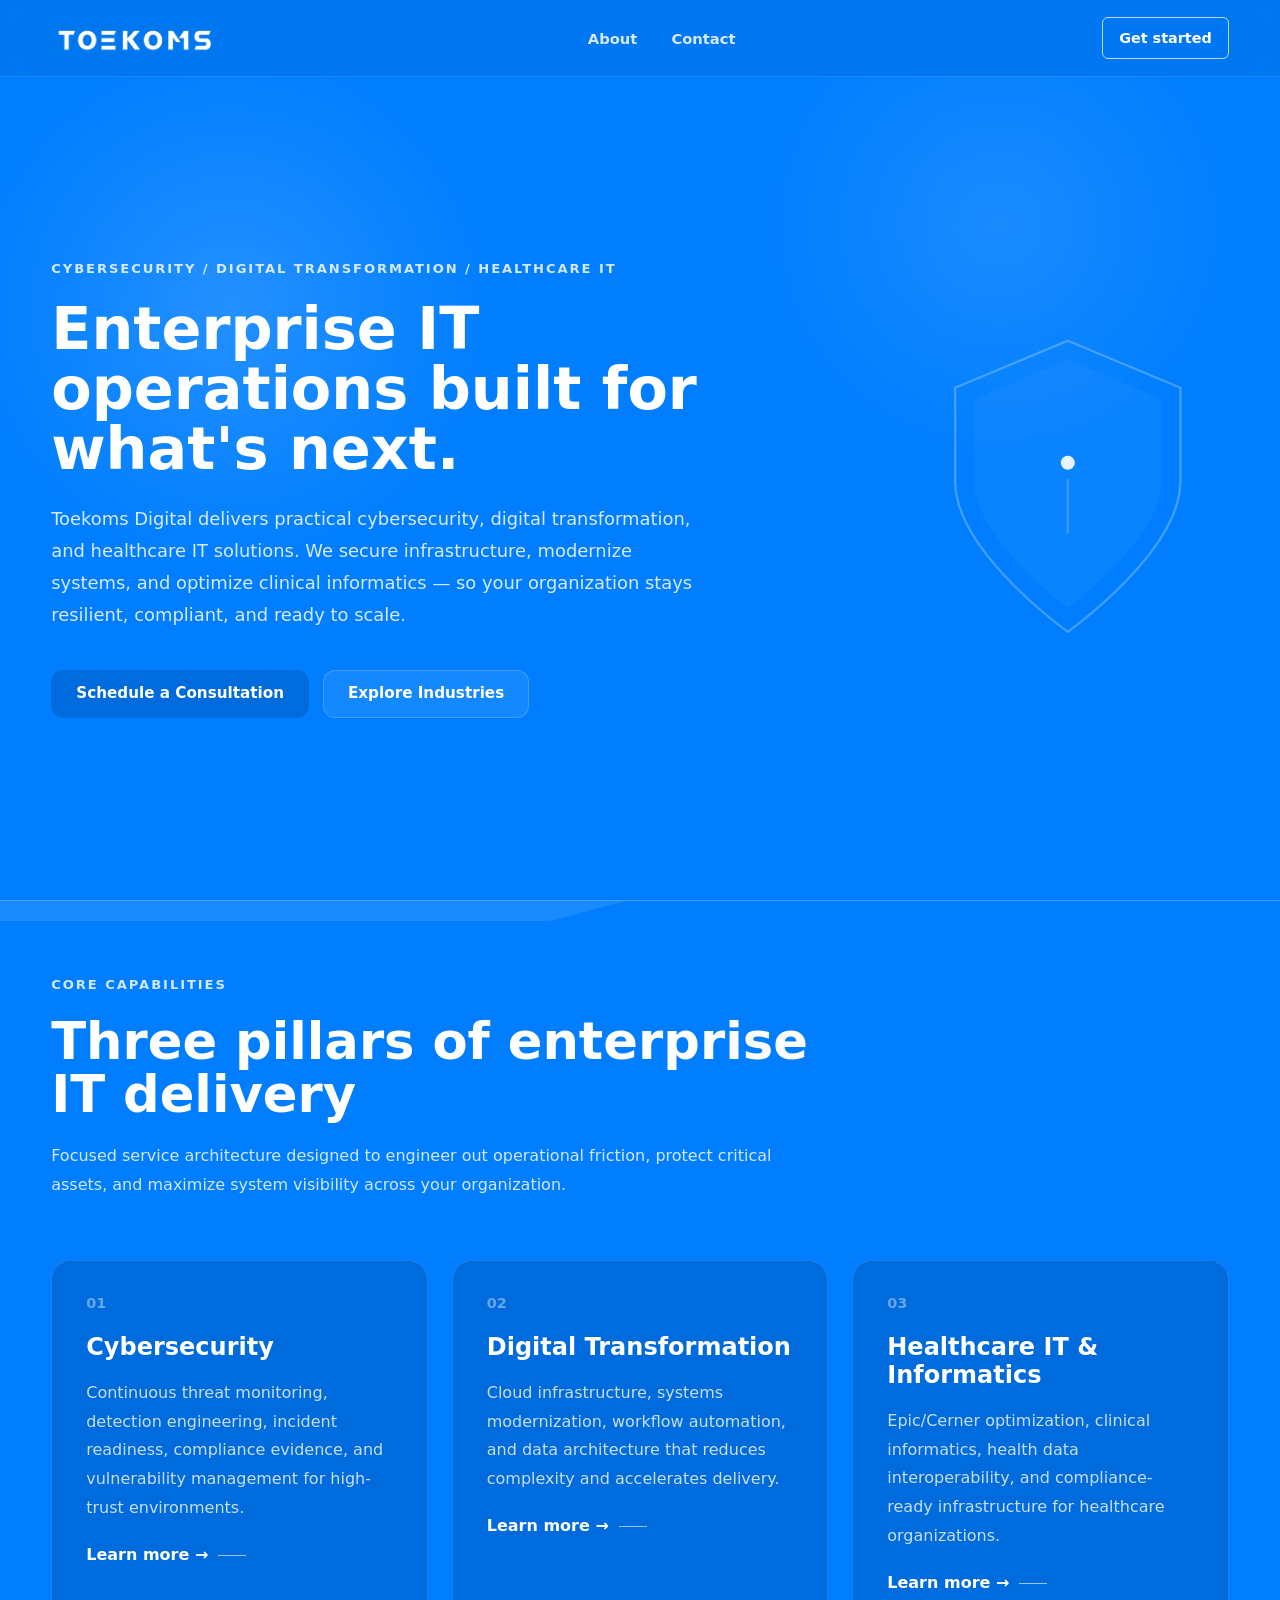
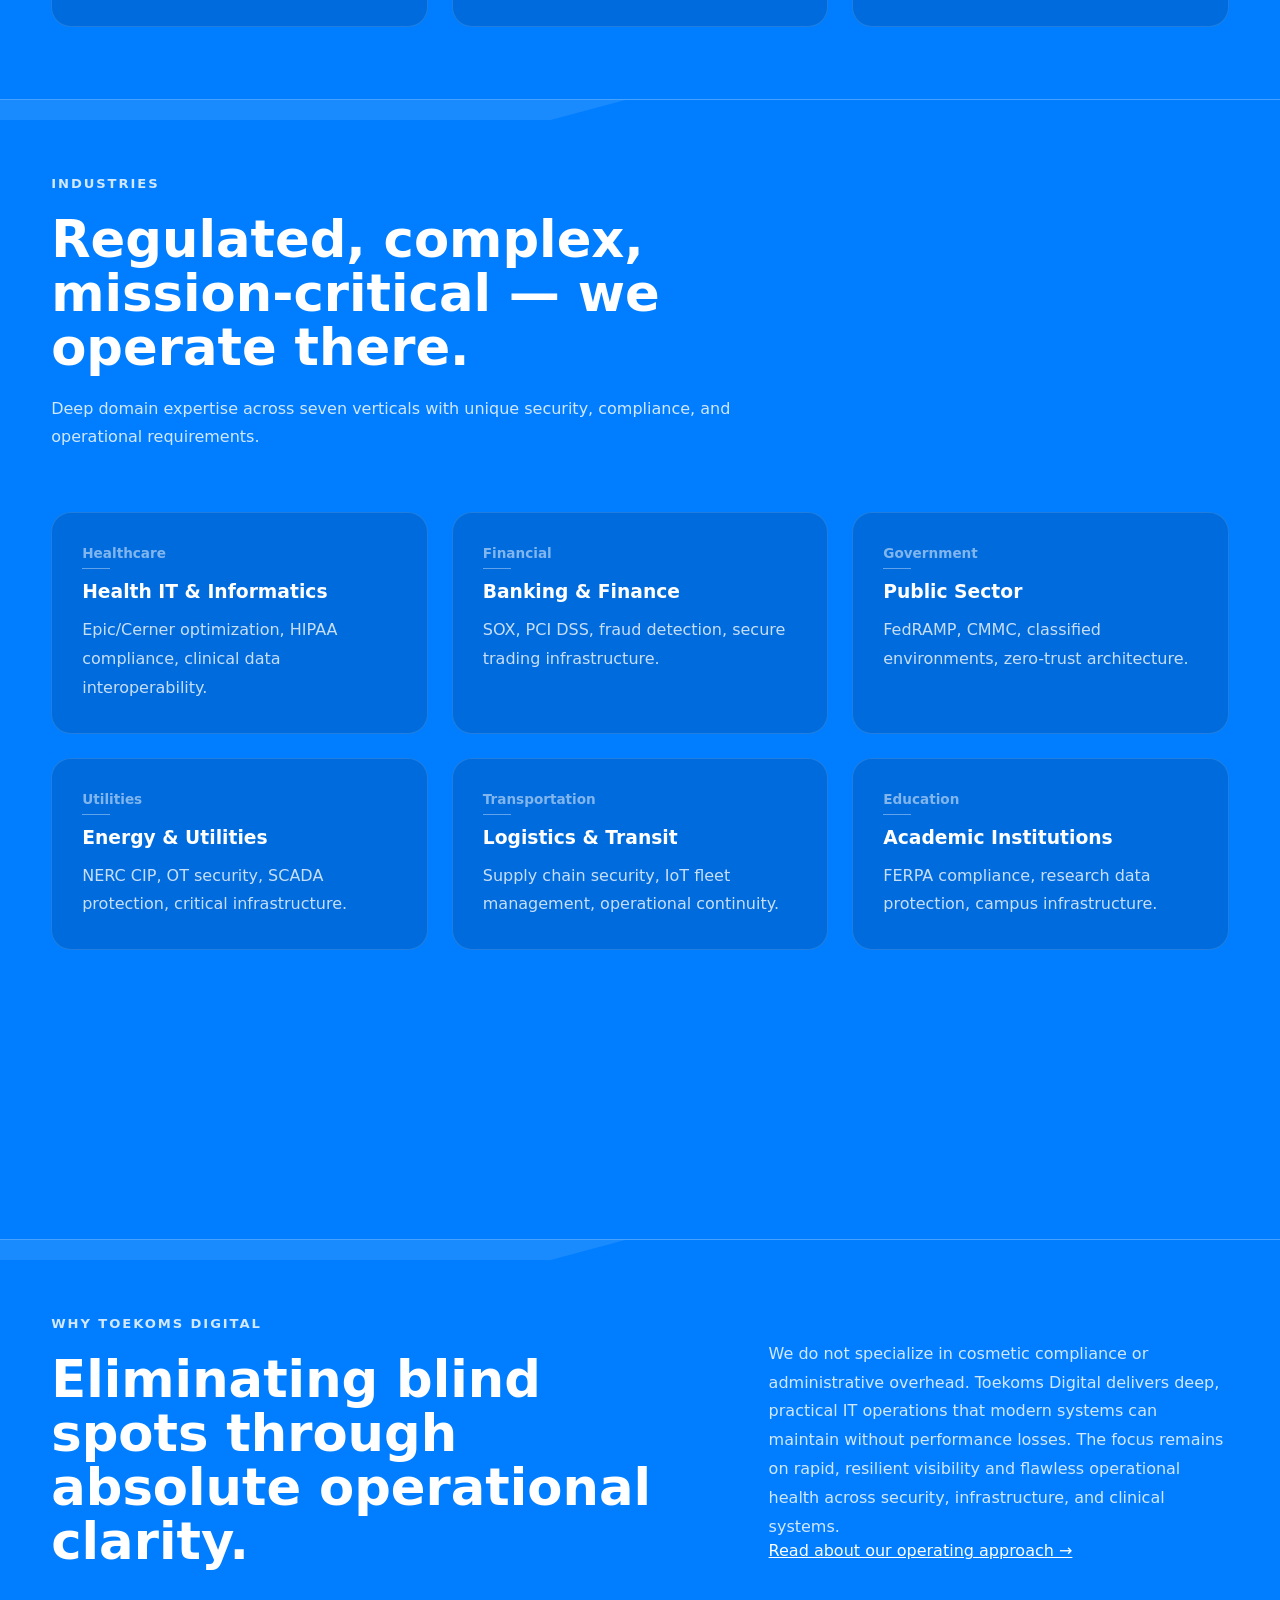
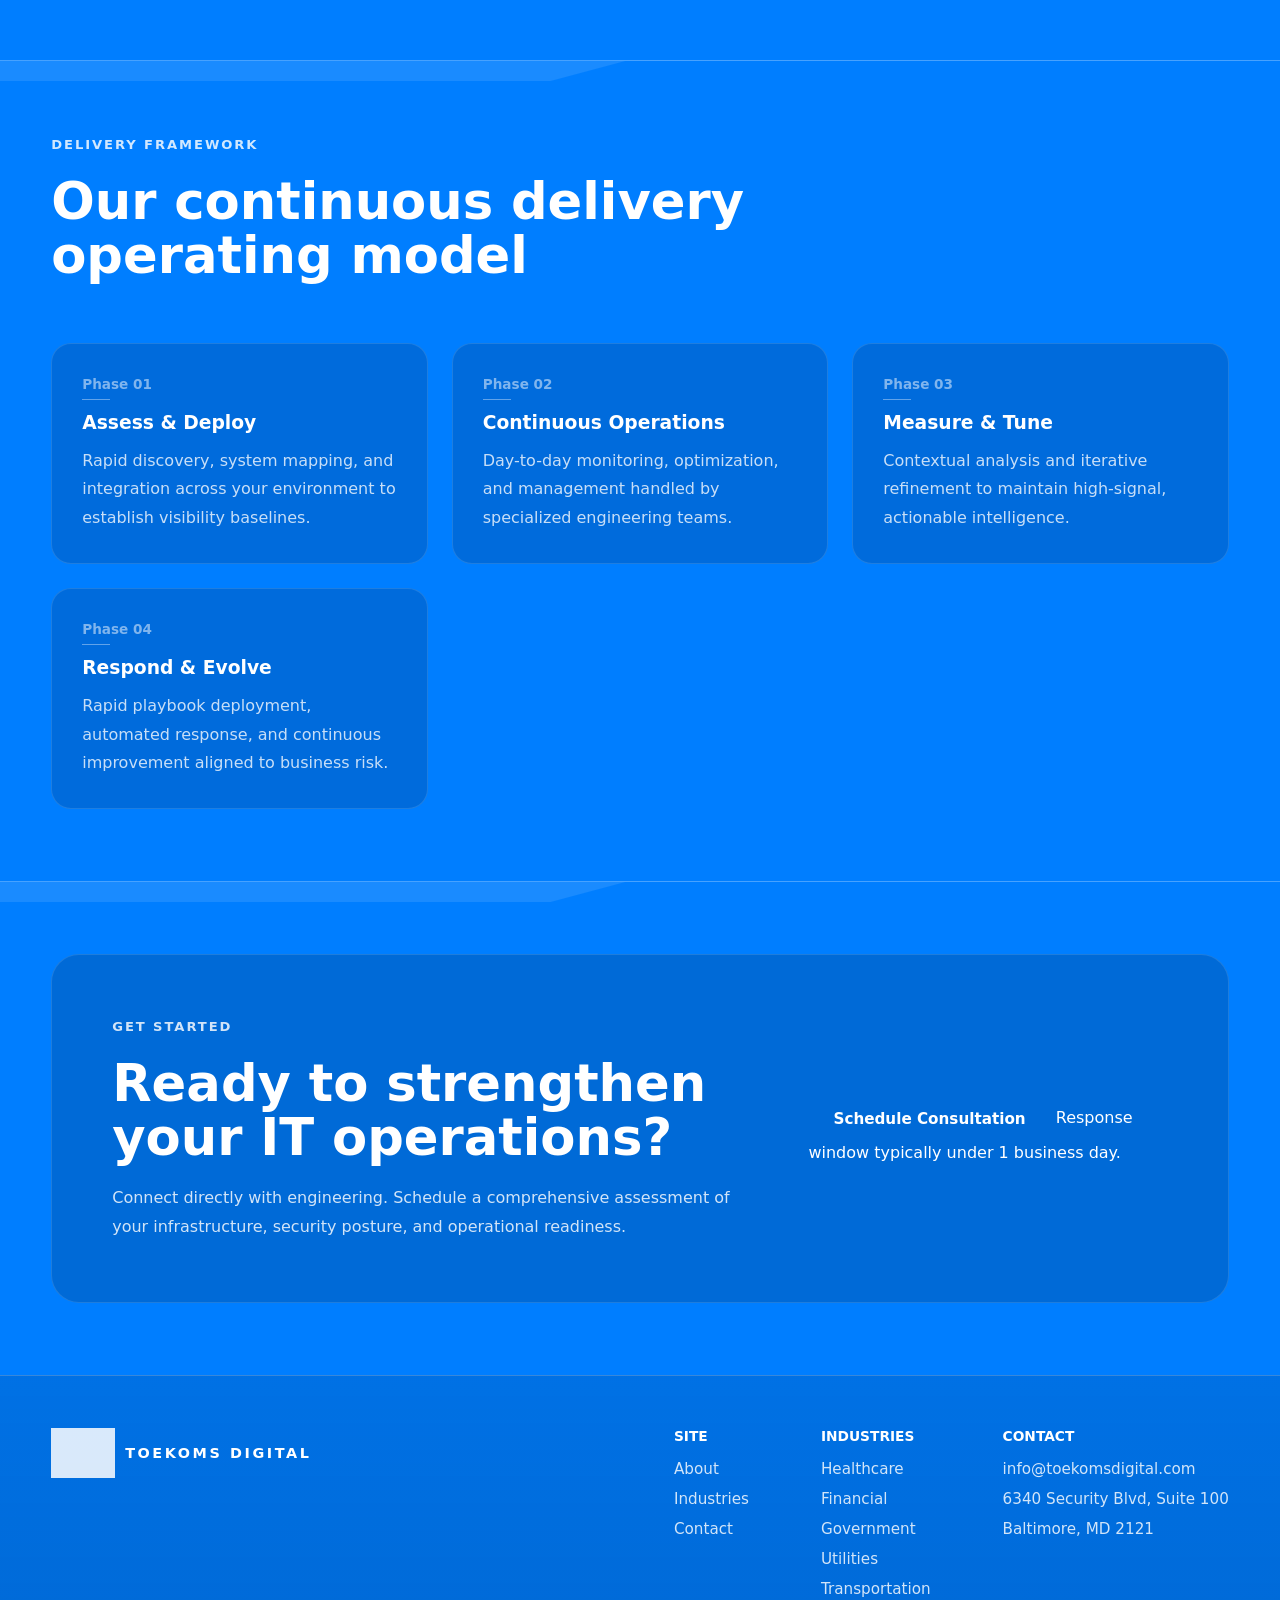
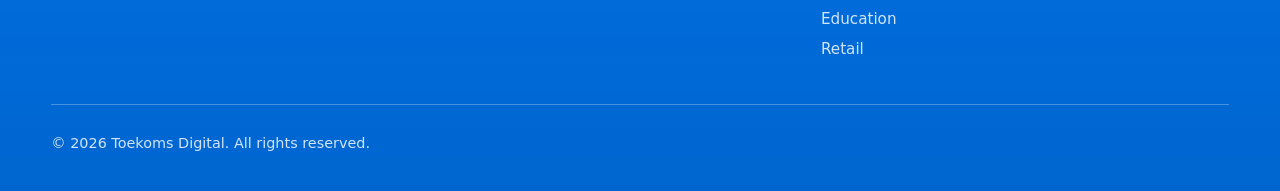
==== commit ee00645c: "fix all comments from client" ====
--- a/index.html
+++ b/index.html
@@ -5,36 +5,36 @@
     <meta name="viewport" content="width=device-width, initial-scale=1.0" />
     <meta
       name="description"
-      content="Toekom delivers cybersecurity, digital transformation, and healthcare IT solutions. Security operations, cloud infrastructure, and informatics for modern enterprises."
-    />
-    <link rel="canonical" href="https://toekom.com/" />
+      content="Toekoms Digital delivers cybersecurity, digital transformation, and healthcare IT solutions. Security operations, cloud infrastructure, and informatics for modern enterprises."
+    />
+    <link rel="canonical" href="https://toekomsdigital.com/" />
     <meta name="theme-color" content="#0b1220" />
     <link
       rel="icon"
       href="/assets/images/logos/Toekom - Back Logo (2).png"
       type="image/png"
     />
-    <meta property="og:site_name" content="Toekom" />
+    <meta property="og:site_name" content="Toekoms Digital" />
     <meta property="og:type" content="website" />
-    <meta property="og:title" content="Toekom | IT Operations & Cybersecurity" />
+    <meta property="og:title" content="Toekoms Digital | IT Operations & Cybersecurity" />
     <meta
       property="og:description"
-      content="Toekom delivers cybersecurity, digital transformation, and healthcare IT solutions. Security operations, cloud infrastructure, and informatics for modern enterprises."
-    />
-    <meta property="og:url" content="https://toekom.com/" />
+      content="Toekoms Digital delivers cybersecurity, digital transformation, and healthcare IT solutions. Security operations, cloud infrastructure, and informatics for modern enterprises."
+    />
+    <meta property="og:url" content="https://toekomsdigital.com/" />
     <meta
       property="og:image"
-      content="https://toekom.com/assets/images/logos/Toekom%20-%20revised%20design%20(2).png"
+      content="https://toekomsdigital.com/assets/images/logos/Toekom%20-%20revised%20design%20(2).png"
     />
     <meta name="twitter:card" content="summary_large_image" />
-    <meta name="twitter:title" content="Toekom | IT Operations & Cybersecurity" />
+    <meta name="twitter:title" content="Toekoms Digital | IT Operations & Cybersecurity" />
     <meta
       name="twitter:description"
-      content="Toekom delivers cybersecurity, digital transformation, and healthcare IT solutions. Security operations, cloud infrastructure, and informatics for modern enterprises."
+      content="Toekoms Digital delivers cybersecurity, digital transformation, and healthcare IT solutions. Security operations, cloud infrastructure, and informatics for modern enterprises."
     />
     <meta
       name="twitter:image"
-      content="https://toekom.com/assets/images/logos/Toekom%20-%20revised%20design%20(2).png"
+      content="https://toekomsdigital.com/assets/images/logos/Toekom%20-%20revised%20design%20(2).png"
     />
     <link rel="preload" href="/assets/css/main.css" as="style" />
     <link rel="stylesheet" href="/assets/css/main.css" />
@@ -42,14 +42,13 @@
       {
         "@context": "https://schema.org",
         "@type": "Organization",
-        "name": "Toekom",
-        "url": "https://toekom.com/",
-        "logo": "https://toekom.com/assets/images/logos/Toekom%20-%20revised%20design%20(2).png",
-        "email": "info@toekom.com",
-        "telephone": "+1 804-299-6724"
+        "name": "Toekoms Digital",
+        "url": "https://toekomsdigital.com/",
+        "logo": "https://toekomsdigital.com/assets/images/logos/Toekom%20-%20revised%20design%20(2).png",
+        "email": "info@toekomsdigital.com"
       }
     </script>
-    <title>Toekom | IT Operations & Cybersecurity</title>
+    <title>Toekoms Digital | IT Operations & Cybersecurity</title>
   </head>
   <body>
     <header id="navbar-container"></header>
@@ -59,17 +58,17 @@
         <div class="visual-field visual-field-hero"></div>
         <div class="container hero-container">
           <div class="hero-content">
-            <p class="hero-label">
-              Cybersecurity / Digital Transformation / Healthcare IT
-            </p>
-            <h1 class="hero-title font-editorial">
-              Enterprise IT operations built for what's next.
-            </h1>
-            <p class="hero-description">
-              Toekom delivers practical cybersecurity, digital transformation, and healthcare IT
-              solutions. We secure infrastructure, modernize systems, and optimize clinical
-              informatics — so your organization stays resilient, compliant, and ready to scale.
-            </p>
+              <p class="hero-label">
+                Cybersecurity / Digital Transformation / Healthcare IT
+              </p>
+              <h1 class="hero-title font-editorial">
+                Enterprise IT operations built for what's next.
+              </h1>
+              <p class="hero-description">
+                Toekoms Digital delivers practical cybersecurity, digital transformation, and healthcare IT
+                solutions. We secure infrastructure, modernize systems, and optimize clinical
+                informatics — so your organization stays resilient, compliant, and ready to scale.
+              </p>
             <div class="hero-actions" aria-label="Primary actions">
               <a
                 class="button button-primary button-animated"
@@ -116,7 +115,7 @@
                 Continuous threat monitoring, detection engineering, incident readiness,
                 compliance evidence, and vulnerability management for high-trust environments.
               </p>
-              <a href="/services" class="service-link"
+              <a href="/about#capabilities" class="service-link"
                 >Learn more <span class="arrow">→</span></a
               >
             </article>
@@ -127,7 +126,7 @@
                 Cloud infrastructure, systems modernization, workflow automation, and
                 data architecture that reduces complexity and accelerates delivery.
               </p>
-              <a href="/services" class="service-link"
+              <a href="/about#capabilities" class="service-link"
                 >Learn more <span class="arrow">→</span></a
               >
             </article>
@@ -138,7 +137,7 @@
                 Epic/Cerner optimization, clinical informatics, health data interoperability,
                 and compliance-ready infrastructure for healthcare organizations.
               </p>
-              <a href="/services" class="service-link"
+              <a href="/about#capabilities" class="service-link"
                 >Learn more <span class="arrow">→</span></a
               >
             </article>
@@ -156,7 +155,7 @@
               Regulated, complex, mission-critical — we operate there.
             </h2>
             <p>
-              Deep domain expertise across six verticals with unique security,
+              Deep domain expertise across seven verticals with unique security,
               compliance, and operational requirements.
             </p>
           </div>
@@ -191,6 +190,11 @@
               <h3 class="font-editorial">Academic Institutions</h3>
               <p>FERPA compliance, research data protection, campus infrastructure.</p>
             </a>
+            <a href="/industries?industry=retail" class="process-card step-card" style="text-decoration: none;">
+              <span>Retail</span>
+              <h3 class="font-editorial">Retail and E-Commerce</h3>
+              <p>PCI DSS, POS security, e-commerce protection, customer data privacy.</p>
+            </a>
           </div>
         </div>
       </section>
@@ -200,7 +204,7 @@
         <div class="section-divider-shape" aria-hidden="true"></div>
         <div class="container statement-grid" data-animate>
           <div>
-            <p class="section-kicker">Why Toekom</p>
+            <p class="section-kicker">Why Toekoms Digital</p>
             <h2 class="font-editorial">
               Eliminating blind spots through absolute operational clarity.
             </h2>
@@ -208,7 +212,7 @@
           <div>
             <p>
               We do not specialize in cosmetic compliance or administrative overhead.
-              Toekom delivers deep, practical IT operations that modern systems can
+              Toekoms Digital delivers deep, practical IT operations that modern systems can
               maintain without performance losses. The focus remains on rapid, resilient
               visibility and flawless operational health across security, infrastructure,
               and clinical systems.
--- a/assets/css/main.css
+++ b/assets/css/main.css
@@ -12,6 +12,4 @@
 @import url("./pages/services.css");
 @import url("./pages/contact.css");
 @import url("./pages/industries.css");
-@import url("./pages/shop.css");
-@import url("./pages/news.css");
 @import url("./pages/certification.css");
--- a/assets/css/main.css
+++ b/assets/css/main.css
@@ -12,6 +12,4 @@
 @import url("./pages/services.css");
 @import url("./pages/contact.css");
 @import url("./pages/industries.css");
-@import url("./pages/shop.css");
-@import url("./pages/news.css");
 @import url("./pages/certification.css");
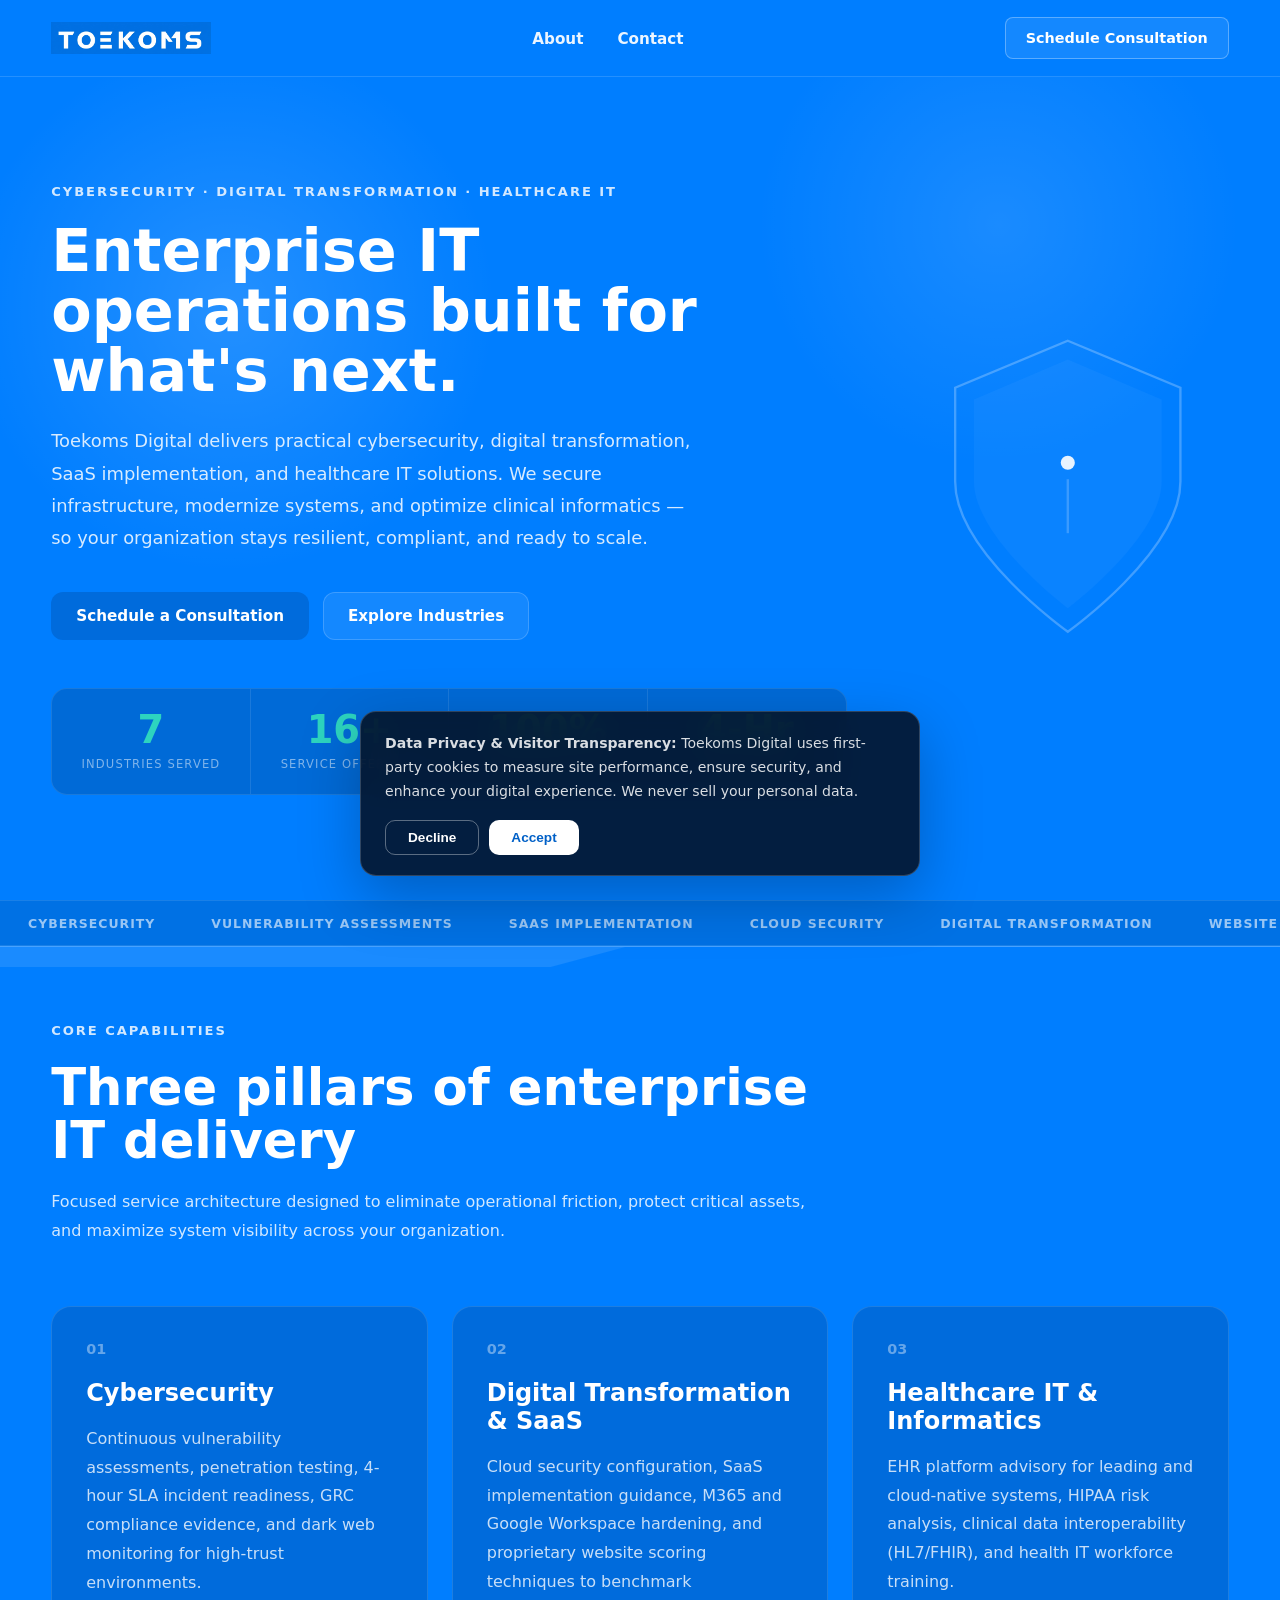
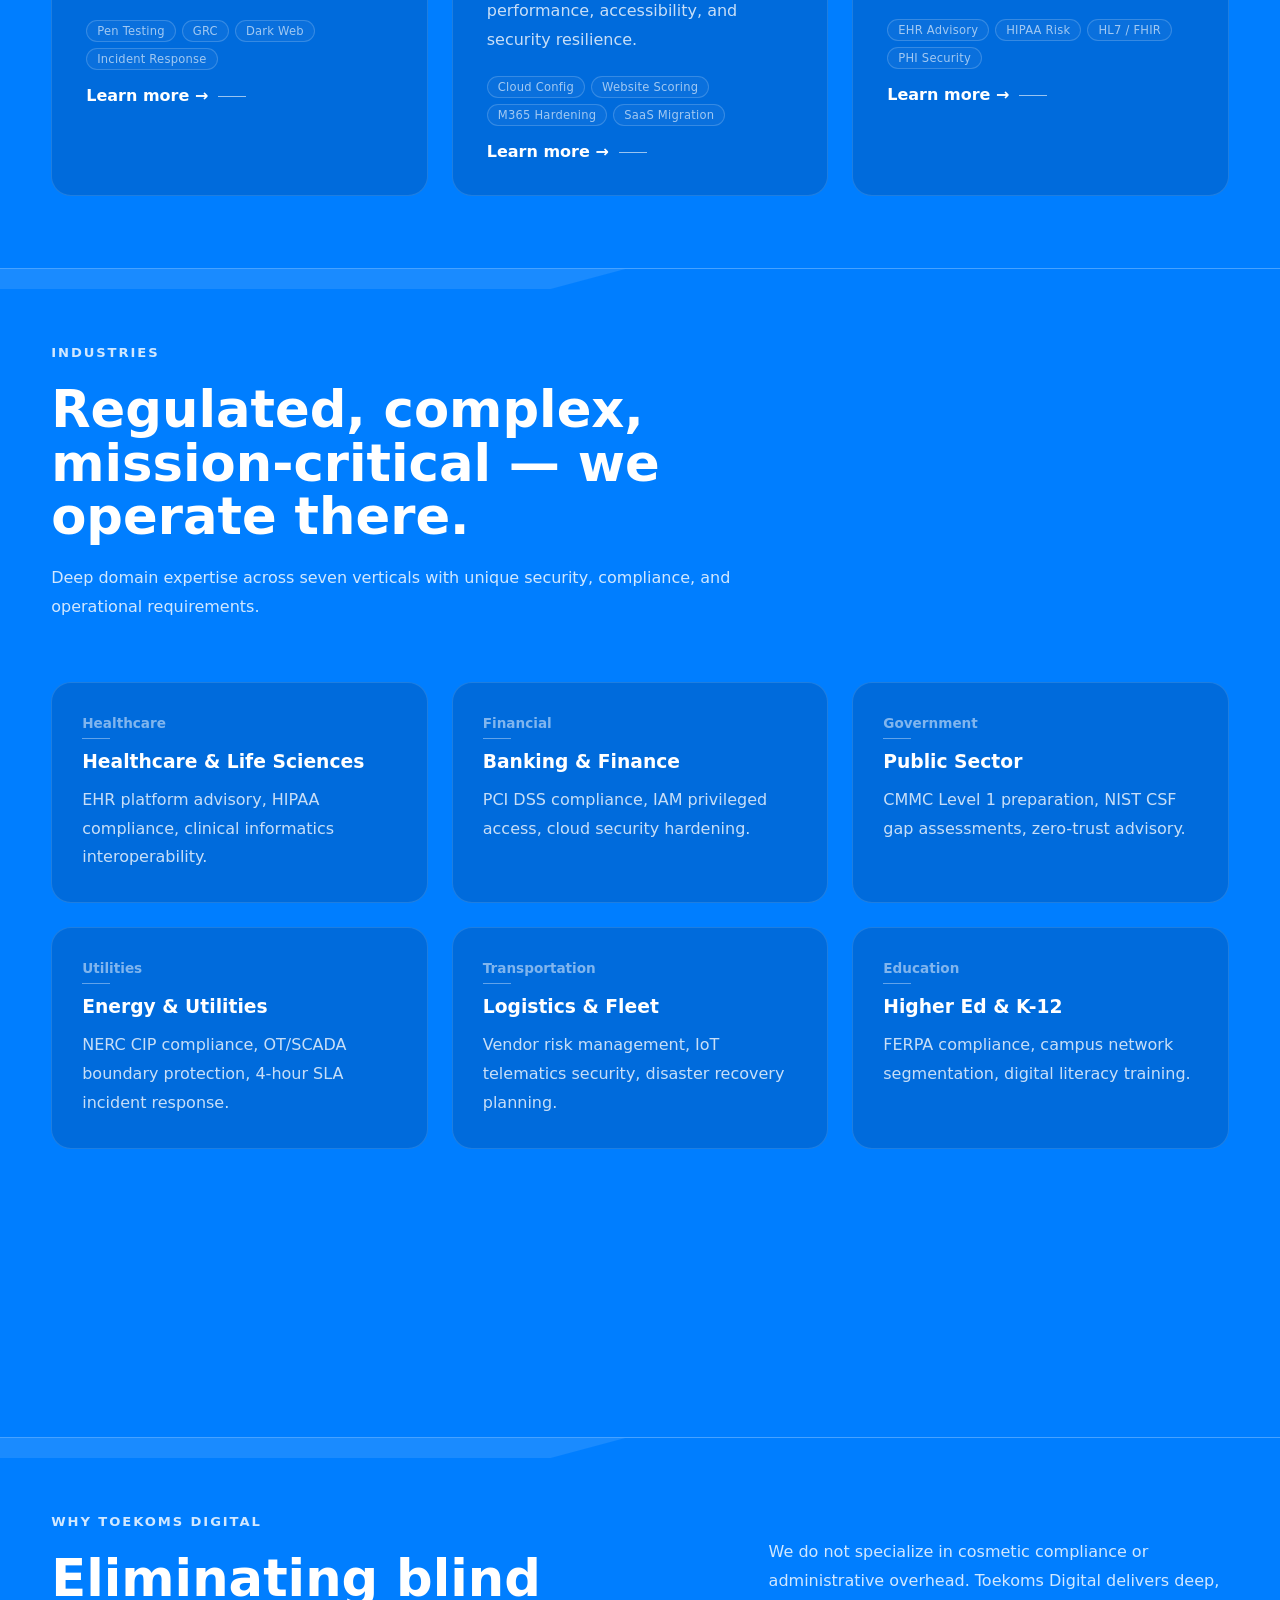
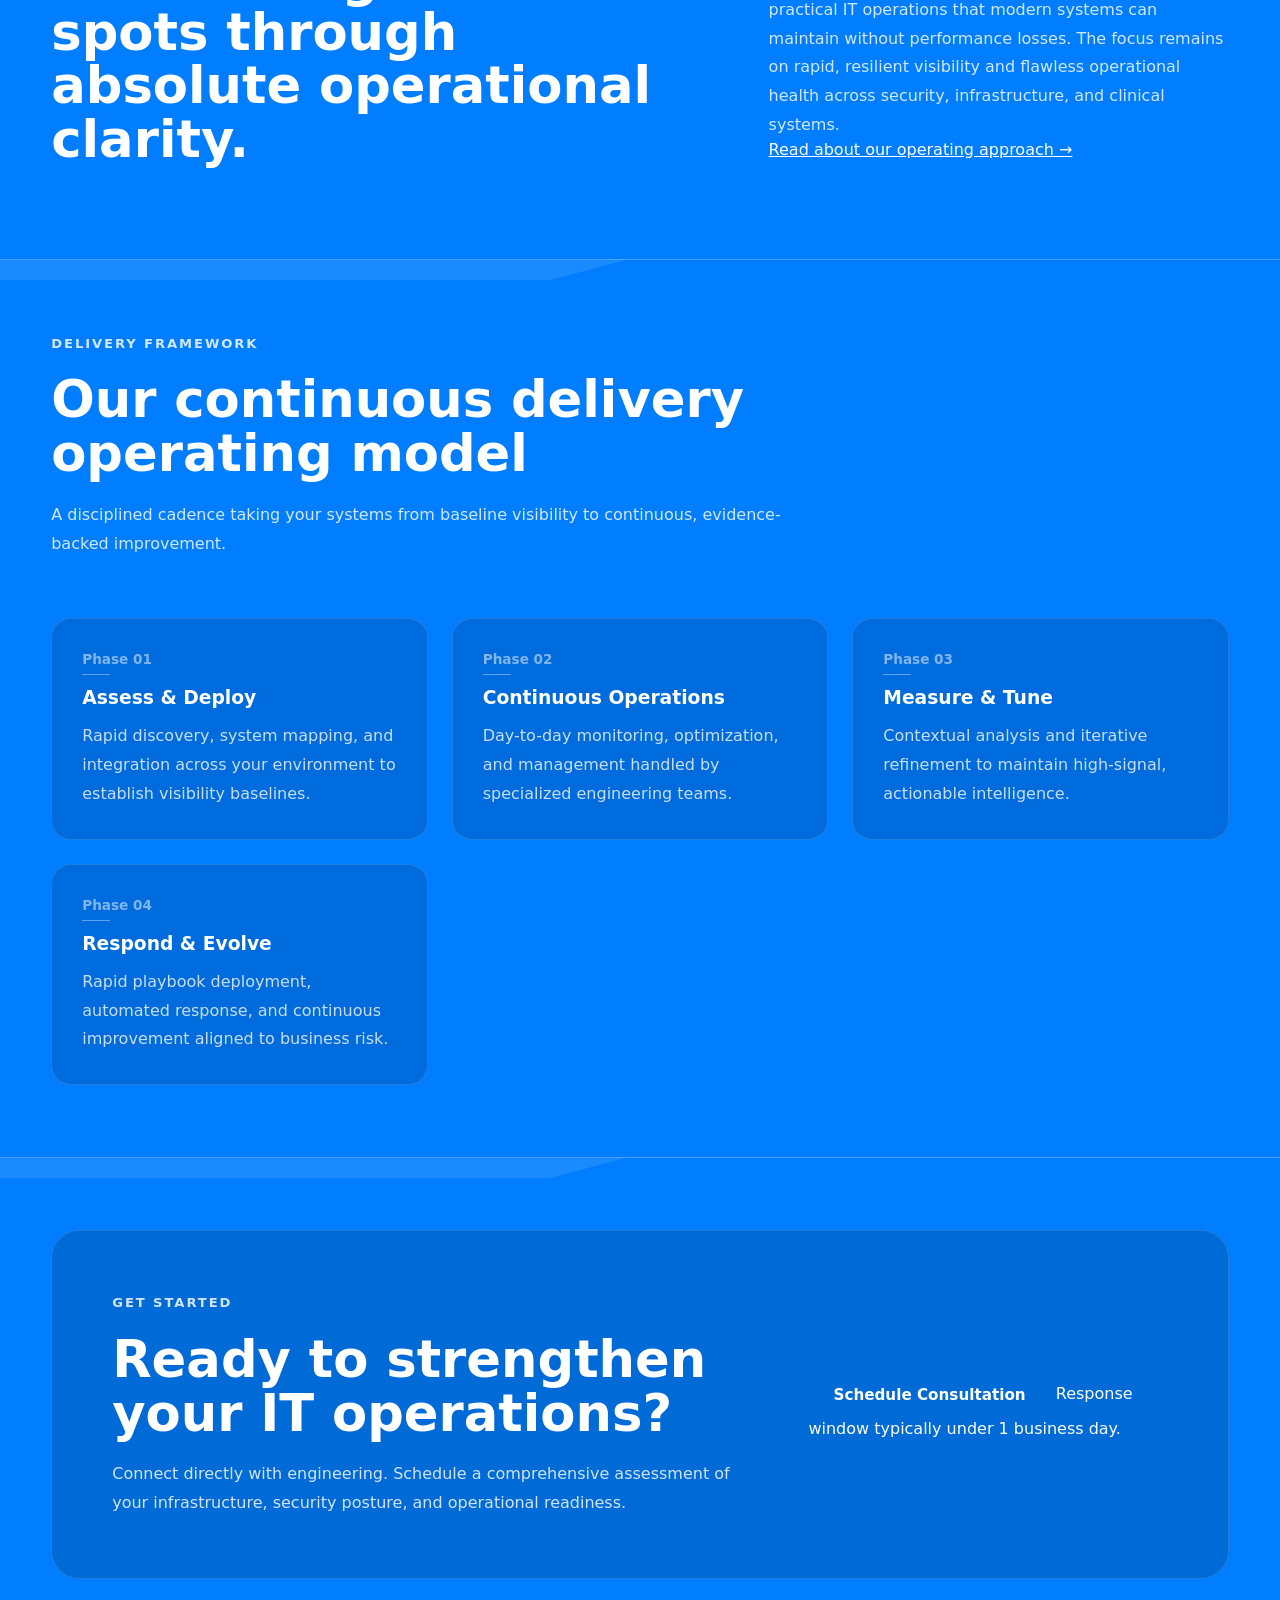
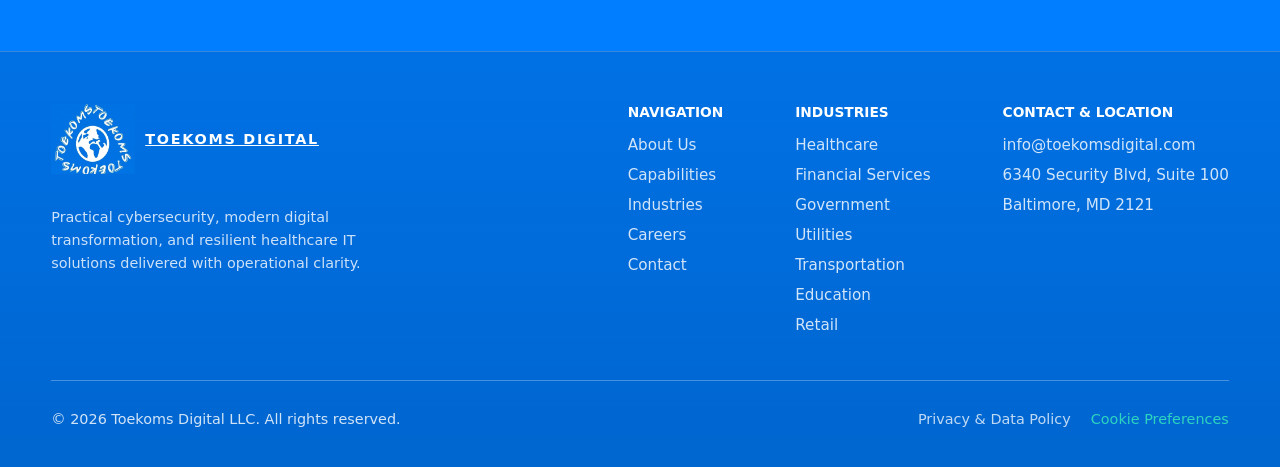
==== commit d822af05: "fix all comments from shaun" ====
--- a/index.html
+++ b/index.html
@@ -5,21 +5,17 @@
     <meta name="viewport" content="width=device-width, initial-scale=1.0" />
     <meta
       name="description"
-      content="Toekoms Digital delivers cybersecurity, digital transformation, and healthcare IT solutions. Security operations, cloud infrastructure, and informatics for modern enterprises."
+      content="Toekoms Digital delivers cybersecurity, digital transformation, SaaS implementation, and healthcare IT solutions. Security operations, cloud infrastructure, and informatics for modern enterprises."
     />
     <link rel="canonical" href="https://toekomsdigital.com/" />
     <meta name="theme-color" content="#0b1220" />
-    <link
-      rel="icon"
-      href="/assets/images/logos/Toekom - Back Logo (2).png"
-      type="image/png"
-    />
+    <link rel="icon" type="image/svg+xml" href="/assets/images/logos/favicon.svg" />
     <meta property="og:site_name" content="Toekoms Digital" />
     <meta property="og:type" content="website" />
-    <meta property="og:title" content="Toekoms Digital | IT Operations & Cybersecurity" />
+    <meta property="og:title" content="Toekoms Digital | IT Operations &amp; Cybersecurity" />
     <meta
       property="og:description"
-      content="Toekoms Digital delivers cybersecurity, digital transformation, and healthcare IT solutions. Security operations, cloud infrastructure, and informatics for modern enterprises."
+      content="Toekoms Digital delivers cybersecurity, digital transformation, SaaS implementation, and healthcare IT solutions. Security operations, cloud infrastructure, and informatics for modern enterprises."
     />
     <meta property="og:url" content="https://toekomsdigital.com/" />
     <meta
@@ -27,10 +23,10 @@
       content="https://toekomsdigital.com/assets/images/logos/Toekom%20-%20revised%20design%20(2).png"
     />
     <meta name="twitter:card" content="summary_large_image" />
-    <meta name="twitter:title" content="Toekoms Digital | IT Operations & Cybersecurity" />
+    <meta name="twitter:title" content="Toekoms Digital | IT Operations &amp; Cybersecurity" />
     <meta
       name="twitter:description"
-      content="Toekoms Digital delivers cybersecurity, digital transformation, and healthcare IT solutions. Security operations, cloud infrastructure, and informatics for modern enterprises."
+      content="Toekoms Digital delivers cybersecurity, digital transformation, SaaS implementation, and healthcare IT solutions. Security operations, cloud infrastructure, and informatics for modern enterprises."
     />
     <meta
       name="twitter:image"
@@ -48,7 +44,7 @@
         "email": "info@toekomsdigital.com"
       }
     </script>
-    <title>Toekoms Digital | IT Operations & Cybersecurity</title>
+    <title>Toekoms Digital | IT Operations &amp; Cybersecurity</title>
   </head>
   <body>
     <header id="navbar-container"></header>
@@ -58,26 +54,40 @@
         <div class="visual-field visual-field-hero"></div>
         <div class="container hero-container">
           <div class="hero-content">
-              <p class="hero-label">
-                Cybersecurity / Digital Transformation / Healthcare IT
-              </p>
-              <h1 class="hero-title font-editorial">
-                Enterprise IT operations built for what's next.
-              </h1>
-              <p class="hero-description">
-                Toekoms Digital delivers practical cybersecurity, digital transformation, and healthcare IT
-                solutions. We secure infrastructure, modernize systems, and optimize clinical
-                informatics — so your organization stays resilient, compliant, and ready to scale.
-              </p>
+            <p class="hero-label">
+              Cybersecurity &middot; Digital Transformation &middot; Healthcare IT
+            </p>
+            <h1 class="hero-title font-editorial">
+              Enterprise IT operations built for what's next.
+            </h1>
+            <p class="hero-description">
+              Toekoms Digital delivers practical cybersecurity, digital transformation, SaaS implementation,
+              and healthcare IT solutions. We secure infrastructure, modernize systems, and optimize clinical
+              informatics — so your organization stays resilient, compliant, and ready to scale.
+            </p>
             <div class="hero-actions" aria-label="Primary actions">
-              <a
-                class="button button-primary button-animated"
-                href="/contact"
-                >Schedule a Consultation</a
-              >
-              <a class="button button-secondary" href="/industries"
-                >Explore Industries</a
-              >
+              <a class="button button-primary button-animated" href="/contact">Schedule a Consultation</a>
+              <a class="button button-secondary" href="/industries">Explore Industries</a>
+            </div>
+            
+            <!-- STATS COUNTER -->
+            <div class="hero-stat-band">
+              <div class="hero-stat-item">
+                <span class="hero-stat-number">7</span>
+                <span class="hero-stat-label">Industries Served</span>
+              </div>
+              <div class="hero-stat-item">
+                <span class="hero-stat-number">16+</span>
+                <span class="hero-stat-label">Service Offerings</span>
+              </div>
+              <div class="hero-stat-item">
+                <span class="hero-stat-number">100%</span>
+                <span class="hero-stat-label">Remote Delivery</span>
+              </div>
+              <div class="hero-stat-item">
+                <span class="hero-stat-number">4-Hr</span>
+                <span class="hero-stat-label">Incident SLA</span>
+              </div>
             </div>
           </div>
           <aside class="hero-visual">
@@ -93,6 +103,24 @@
         </div>
       </section>
 
+      <!-- TICKER STRIP -->
+      <div class="tech-ticker-wrap">
+        <div class="tech-ticker-inner">
+          <span class="ticker-hi">Cybersecurity</span><span>Vulnerability Assessments</span>
+          <span class="ticker-hi">SaaS Implementation</span><span>Cloud Security</span>
+          <span class="ticker-hi">Digital Transformation</span><span>Website Scoring</span>
+          <span class="ticker-hi">Healthcare IT</span><span>HIPAA Compliance</span>
+          <span class="ticker-hi">Staff Augmentation</span><span>CompTIA Coaching</span>
+          <span class="ticker-hi">Incident Response</span><span>4-Hour SLA</span>
+          <span class="ticker-hi">Cybersecurity</span><span>Vulnerability Assessments</span>
+          <span class="ticker-hi">SaaS Implementation</span><span>Cloud Security</span>
+          <span class="ticker-hi">Digital Transformation</span><span>Website Scoring</span>
+          <span class="ticker-hi">Healthcare IT</span><span>HIPAA Compliance</span>
+          <span class="ticker-hi">Staff Augmentation</span><span>CompTIA Coaching</span>
+          <span class="ticker-hi">Incident Response</span><span>4-Hour SLA</span>
+        </div>
+      </div>
+
       <!-- CAPABILITIES OVERVIEW -->
       <section class="section services-section">
         <div class="section-divider-shape" aria-hidden="true"></div>
@@ -103,7 +131,7 @@
               Three pillars of enterprise IT delivery
             </h2>
             <p>
-              Focused service architecture designed to engineer out operational friction,
+              Focused service architecture designed to eliminate operational friction,
               protect critical assets, and maximize system visibility across your organization.
             </p>
           </div>
@@ -112,34 +140,48 @@
               <div class="service-number">01</div>
               <h3 class="font-editorial">Cybersecurity</h3>
               <p>
-                Continuous threat monitoring, detection engineering, incident readiness,
-                compliance evidence, and vulnerability management for high-trust environments.
-              </p>
-              <a href="/about#capabilities" class="service-link"
-                >Learn more <span class="arrow">→</span></a
-              >
+                Continuous vulnerability assessments, penetration testing, 4-hour SLA incident readiness,
+                GRC compliance evidence, and dark web monitoring for high-trust environments.
+              </p>
+              <div class="card-tags-mini">
+                <span>Pen Testing</span>
+                <span>GRC</span>
+                <span>Dark Web</span>
+                <span>Incident Response</span>
+              </div>
+              <a href="/about#capabilities" class="service-link">Learn more <span class="arrow">&rarr;</span></a>
             </article>
+
             <article class="service-card interactive-card">
               <div class="service-number">02</div>
-              <h3 class="font-editorial">Digital Transformation</h3>
-              <p>
-                Cloud infrastructure, systems modernization, workflow automation, and
-                data architecture that reduces complexity and accelerates delivery.
-              </p>
-              <a href="/about#capabilities" class="service-link"
-                >Learn more <span class="arrow">→</span></a
-              >
+              <h3 class="font-editorial">Digital Transformation &amp; SaaS</h3>
+              <p>
+                Cloud security configuration, SaaS implementation guidance, M365 and Google Workspace hardening,
+                and proprietary website scoring techniques to benchmark performance, accessibility, and security resilience.
+              </p>
+              <div class="card-tags-mini">
+                <span>Cloud Config</span>
+                <span>Website Scoring</span>
+                <span>M365 Hardening</span>
+                <span>SaaS Migration</span>
+              </div>
+              <a href="/about#capabilities" class="service-link">Learn more <span class="arrow">&rarr;</span></a>
             </article>
+
             <article class="service-card interactive-card">
               <div class="service-number">03</div>
-              <h3 class="font-editorial">Healthcare IT & Informatics</h3>
-              <p>
-                Epic/Cerner optimization, clinical informatics, health data interoperability,
-                and compliance-ready infrastructure for healthcare organizations.
-              </p>
-              <a href="/about#capabilities" class="service-link"
-                >Learn more <span class="arrow">→</span></a
-              >
+              <h3 class="font-editorial">Healthcare IT &amp; Informatics</h3>
+              <p>
+                EHR platform advisory for leading and cloud-native systems, HIPAA risk analysis,
+                clinical data interoperability (HL7/FHIR), and health IT workforce training.
+              </p>
+              <div class="card-tags-mini">
+                <span>EHR Advisory</span>
+                <span>HIPAA Risk</span>
+                <span>HL7 / FHIR</span>
+                <span>PHI Security</span>
+              </div>
+              <a href="/about#capabilities" class="service-link">Learn more <span class="arrow">&rarr;</span></a>
             </article>
           </div>
         </div>
@@ -152,7 +194,7 @@
           <div class="section-heading">
             <p class="section-kicker">Industries</p>
             <h2 class="font-editorial">
-              Regulated, complex, mission-critical — we operate there.
+              Regulated, complex, mission-critical &mdash; we operate there.
             </h2>
             <p>
               Deep domain expertise across seven verticals with unique security,
@@ -162,38 +204,38 @@
           <div class="process-grid" data-animate-stagger>
             <a href="/industries?industry=healthcare" class="process-card step-card" style="text-decoration: none;">
               <span>Healthcare</span>
-              <h3 class="font-editorial">Health IT & Informatics</h3>
-              <p>Epic/Cerner optimization, HIPAA compliance, clinical data interoperability.</p>
+              <h3 class="font-editorial">Healthcare &amp; Life Sciences</h3>
+              <p>EHR platform advisory, HIPAA compliance, clinical informatics interoperability.</p>
             </a>
             <a href="/industries?industry=financial" class="process-card step-card" style="text-decoration: none;">
               <span>Financial</span>
-              <h3 class="font-editorial">Banking & Finance</h3>
-              <p>SOX, PCI DSS, fraud detection, secure trading infrastructure.</p>
+              <h3 class="font-editorial">Banking &amp; Finance</h3>
+              <p>PCI DSS compliance, IAM privileged access, cloud security hardening.</p>
             </a>
             <a href="/industries?industry=government" class="process-card step-card" style="text-decoration: none;">
               <span>Government</span>
               <h3 class="font-editorial">Public Sector</h3>
-              <p>FedRAMP, CMMC, classified environments, zero-trust architecture.</p>
+              <p>CMMC Level 1 preparation, NIST CSF gap assessments, zero-trust advisory.</p>
             </a>
             <a href="/industries?industry=utilities" class="process-card step-card" style="text-decoration: none;">
               <span>Utilities</span>
-              <h3 class="font-editorial">Energy & Utilities</h3>
-              <p>NERC CIP, OT security, SCADA protection, critical infrastructure.</p>
+              <h3 class="font-editorial">Energy &amp; Utilities</h3>
+              <p>NERC CIP compliance, OT/SCADA boundary protection, 4-hour SLA incident response.</p>
             </a>
             <a href="/industries?industry=transportation" class="process-card step-card" style="text-decoration: none;">
               <span>Transportation</span>
-              <h3 class="font-editorial">Logistics & Transit</h3>
-              <p>Supply chain security, IoT fleet management, operational continuity.</p>
+              <h3 class="font-editorial">Logistics &amp; Fleet</h3>
+              <p>Vendor risk management, IoT telematics security, disaster recovery planning.</p>
             </a>
             <a href="/industries?industry=education" class="process-card step-card" style="text-decoration: none;">
               <span>Education</span>
-              <h3 class="font-editorial">Academic Institutions</h3>
-              <p>FERPA compliance, research data protection, campus infrastructure.</p>
+              <h3 class="font-editorial">Higher Ed &amp; K-12</h3>
+              <p>FERPA compliance, campus network segmentation, digital literacy training.</p>
             </a>
             <a href="/industries?industry=retail" class="process-card step-card" style="text-decoration: none;">
               <span>Retail</span>
-              <h3 class="font-editorial">Retail and E-Commerce</h3>
-              <p>PCI DSS, POS security, e-commerce protection, customer data privacy.</p>
+              <h3 class="font-editorial">Retail &amp; E-Commerce</h3>
+              <p>PCI DSS tokenization, POS terminal protection, website security scoring.</p>
             </a>
           </div>
         </div>
@@ -217,14 +259,12 @@
               visibility and flawless operational health across security, infrastructure,
               and clinical systems.
             </p>
-            <a href="/about" class="text-link-animated"
-              >Read about our operating approach <span class="arrow">→</span></a
-            >
-          </div>
-        </div>
-      </section>
-
-      <!-- HOW WE WORK FRAMEWORK -->
+            <a href="/about" class="text-link-animated">Read about our operating approach <span class="arrow">&rarr;</span></a>
+          </div>
+        </div>
+      </section>
+
+      <!-- DELIVERY FRAMEWORK -->
       <section class="section process-section">
         <div class="section-divider-shape" aria-hidden="true"></div>
         <div class="container">
@@ -233,11 +273,12 @@
             <h2 class="font-editorial">
               Our continuous delivery operating model
             </h2>
+            <p>A disciplined cadence taking your systems from baseline visibility to continuous, evidence-backed improvement.</p>
           </div>
           <div class="process-grid" data-animate-stagger>
             <div class="process-card step-card">
               <span>Phase 01</span>
-              <h3 class="font-editorial">Assess & Deploy</h3>
+              <h3 class="font-editorial">Assess &amp; Deploy</h3>
               <p>
                 Rapid discovery, system mapping, and integration across your environment
                 to establish visibility baselines.
@@ -253,7 +294,7 @@
             </div>
             <div class="process-card step-card">
               <span>Phase 03</span>
-              <h3 class="font-editorial">Measure & Tune</h3>
+              <h3 class="font-editorial">Measure &amp; Tune</h3>
               <p>
                 Contextual analysis and iterative refinement to maintain high-signal,
                 actionable intelligence.
@@ -261,7 +302,7 @@
             </div>
             <div class="process-card step-card">
               <span>Phase 04</span>
-              <h3 class="font-editorial">Respond & Evolve</h3>
+              <h3 class="font-editorial">Respond &amp; Evolve</h3>
               <p>
                 Rapid playbook deployment, automated response, and continuous improvement
                 aligned to business risk.
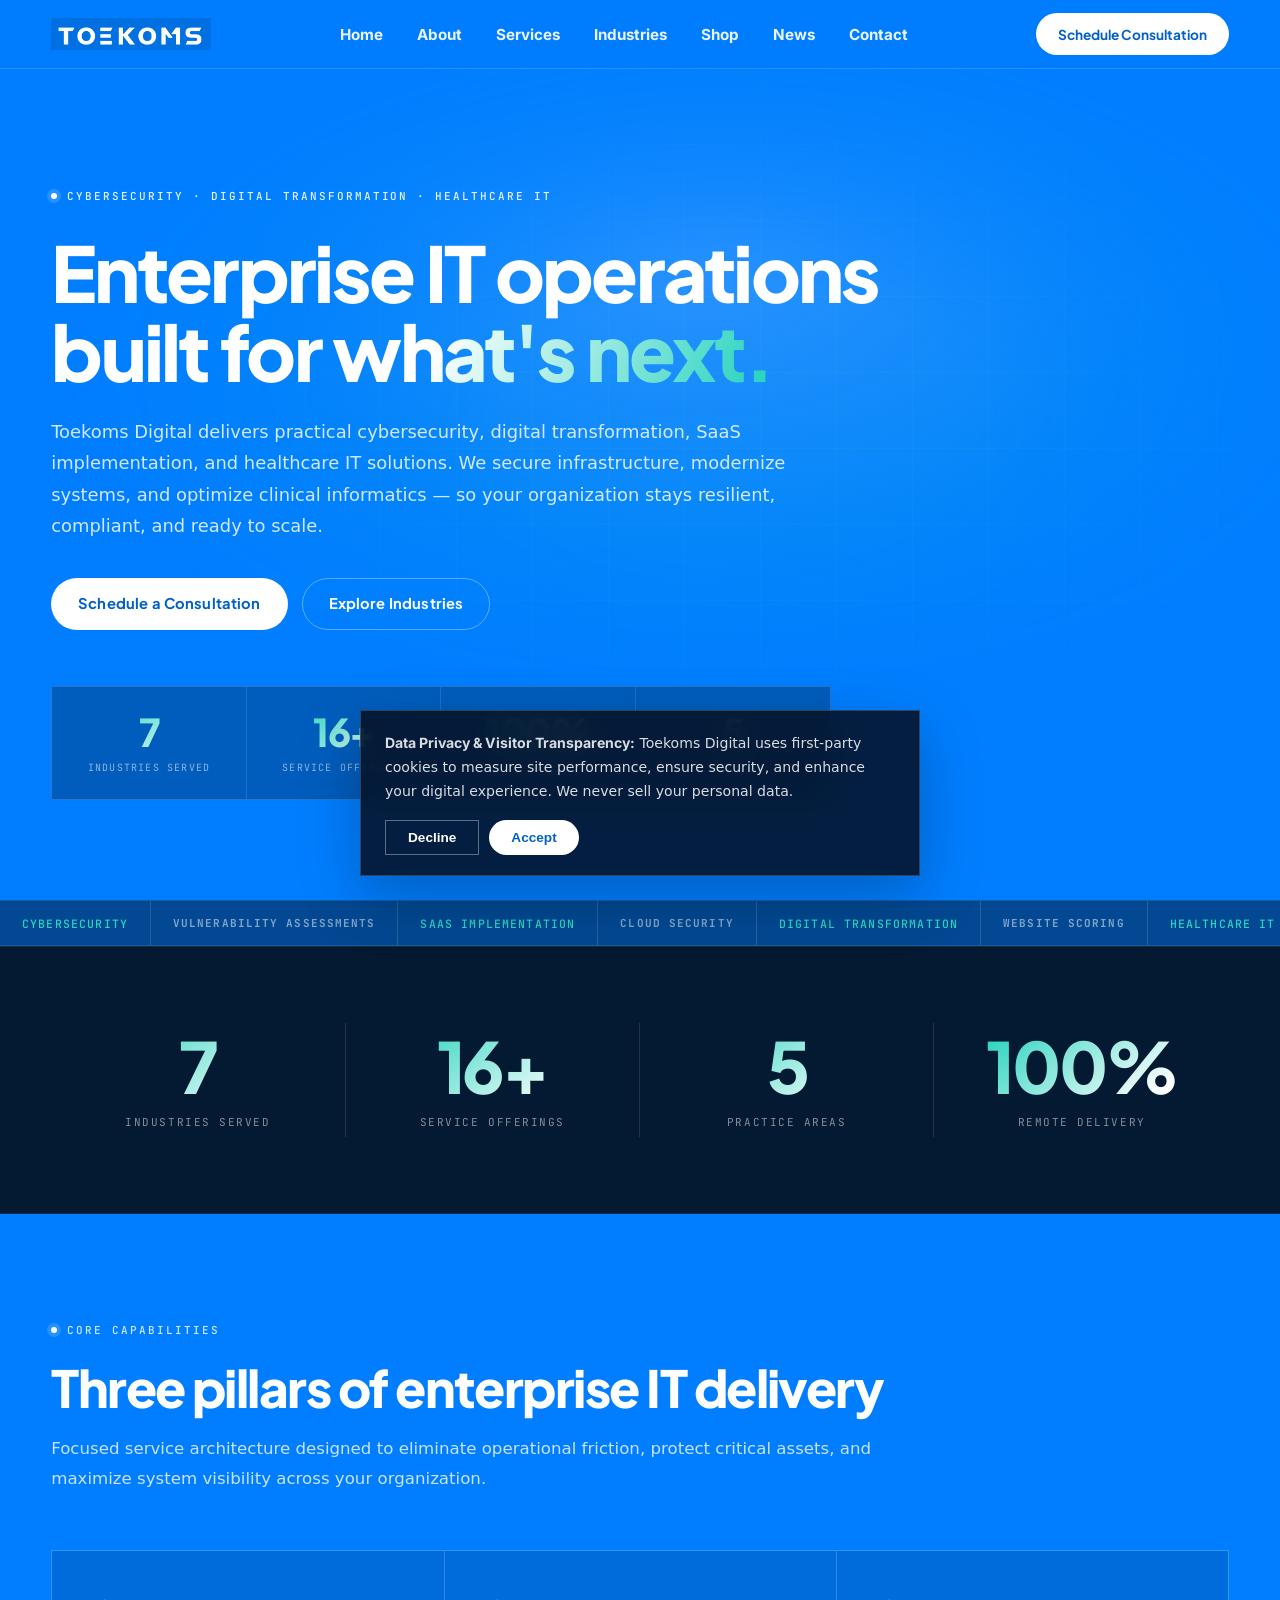
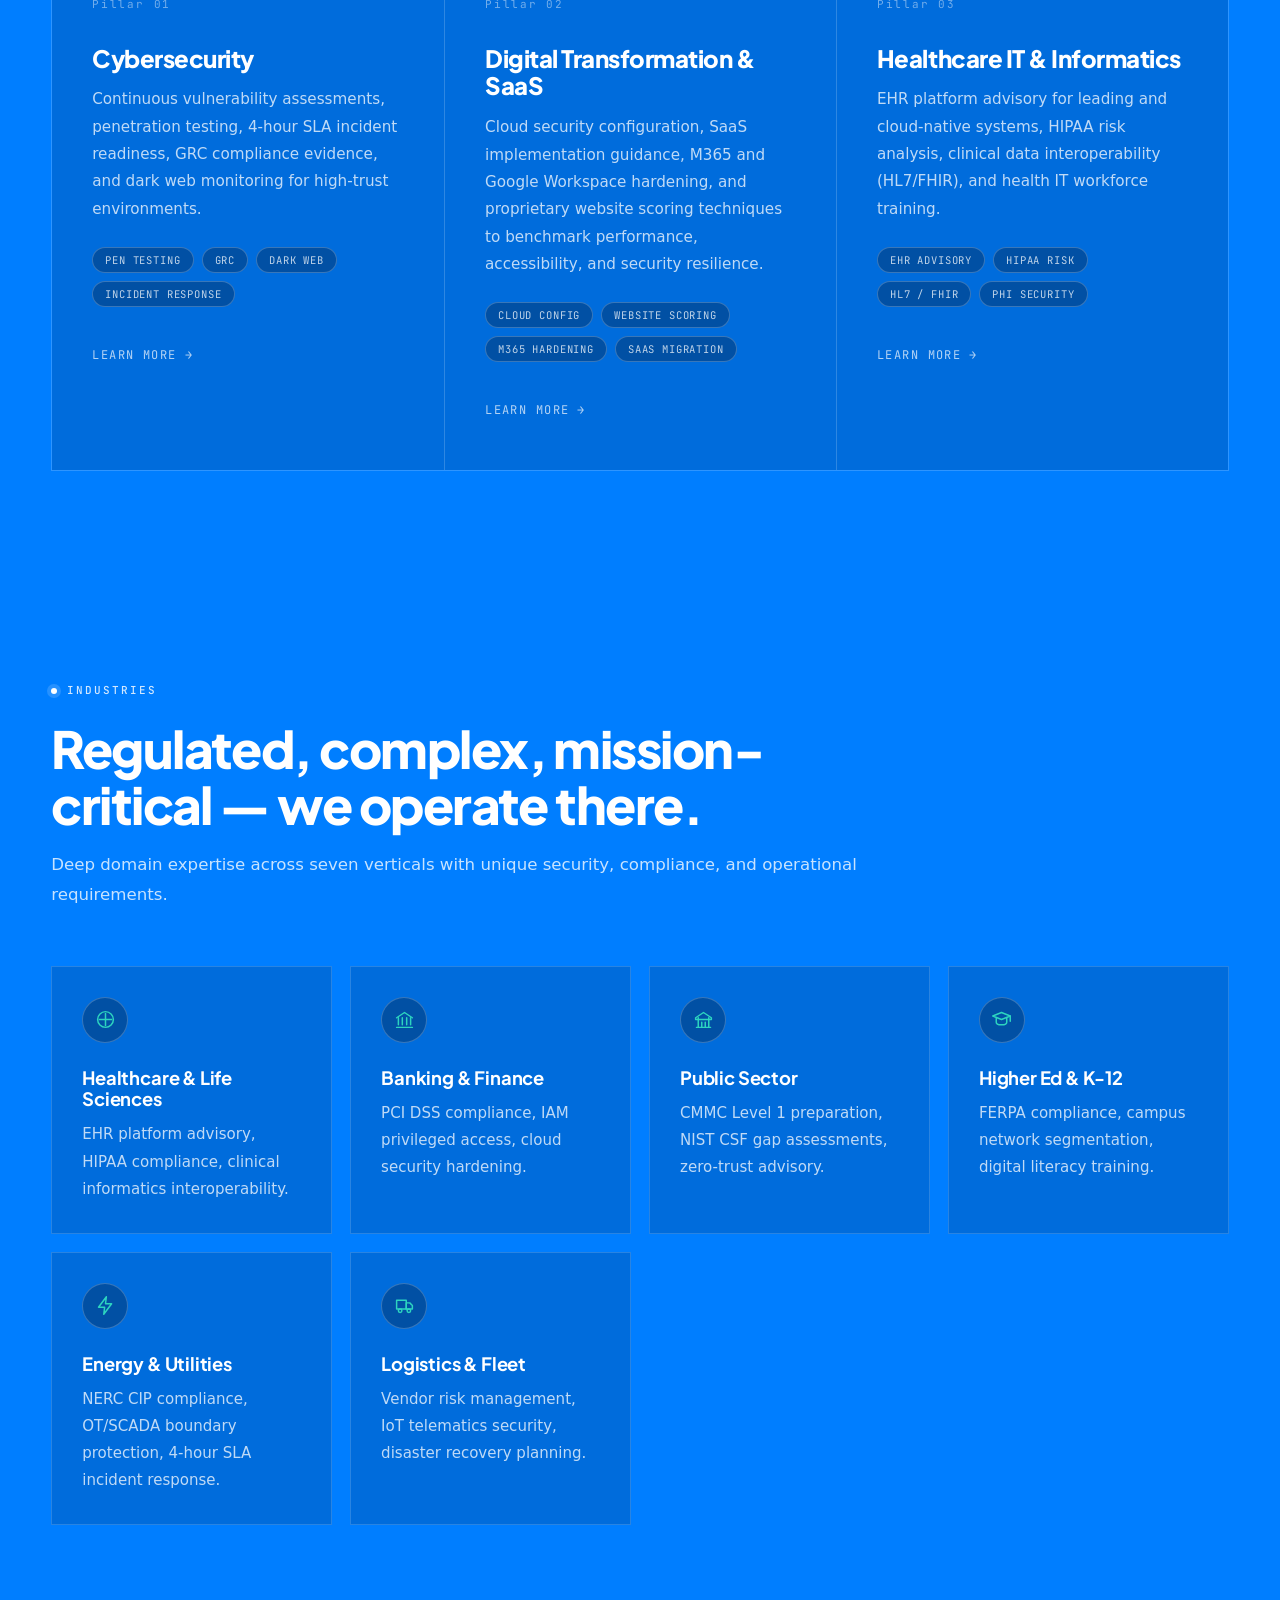
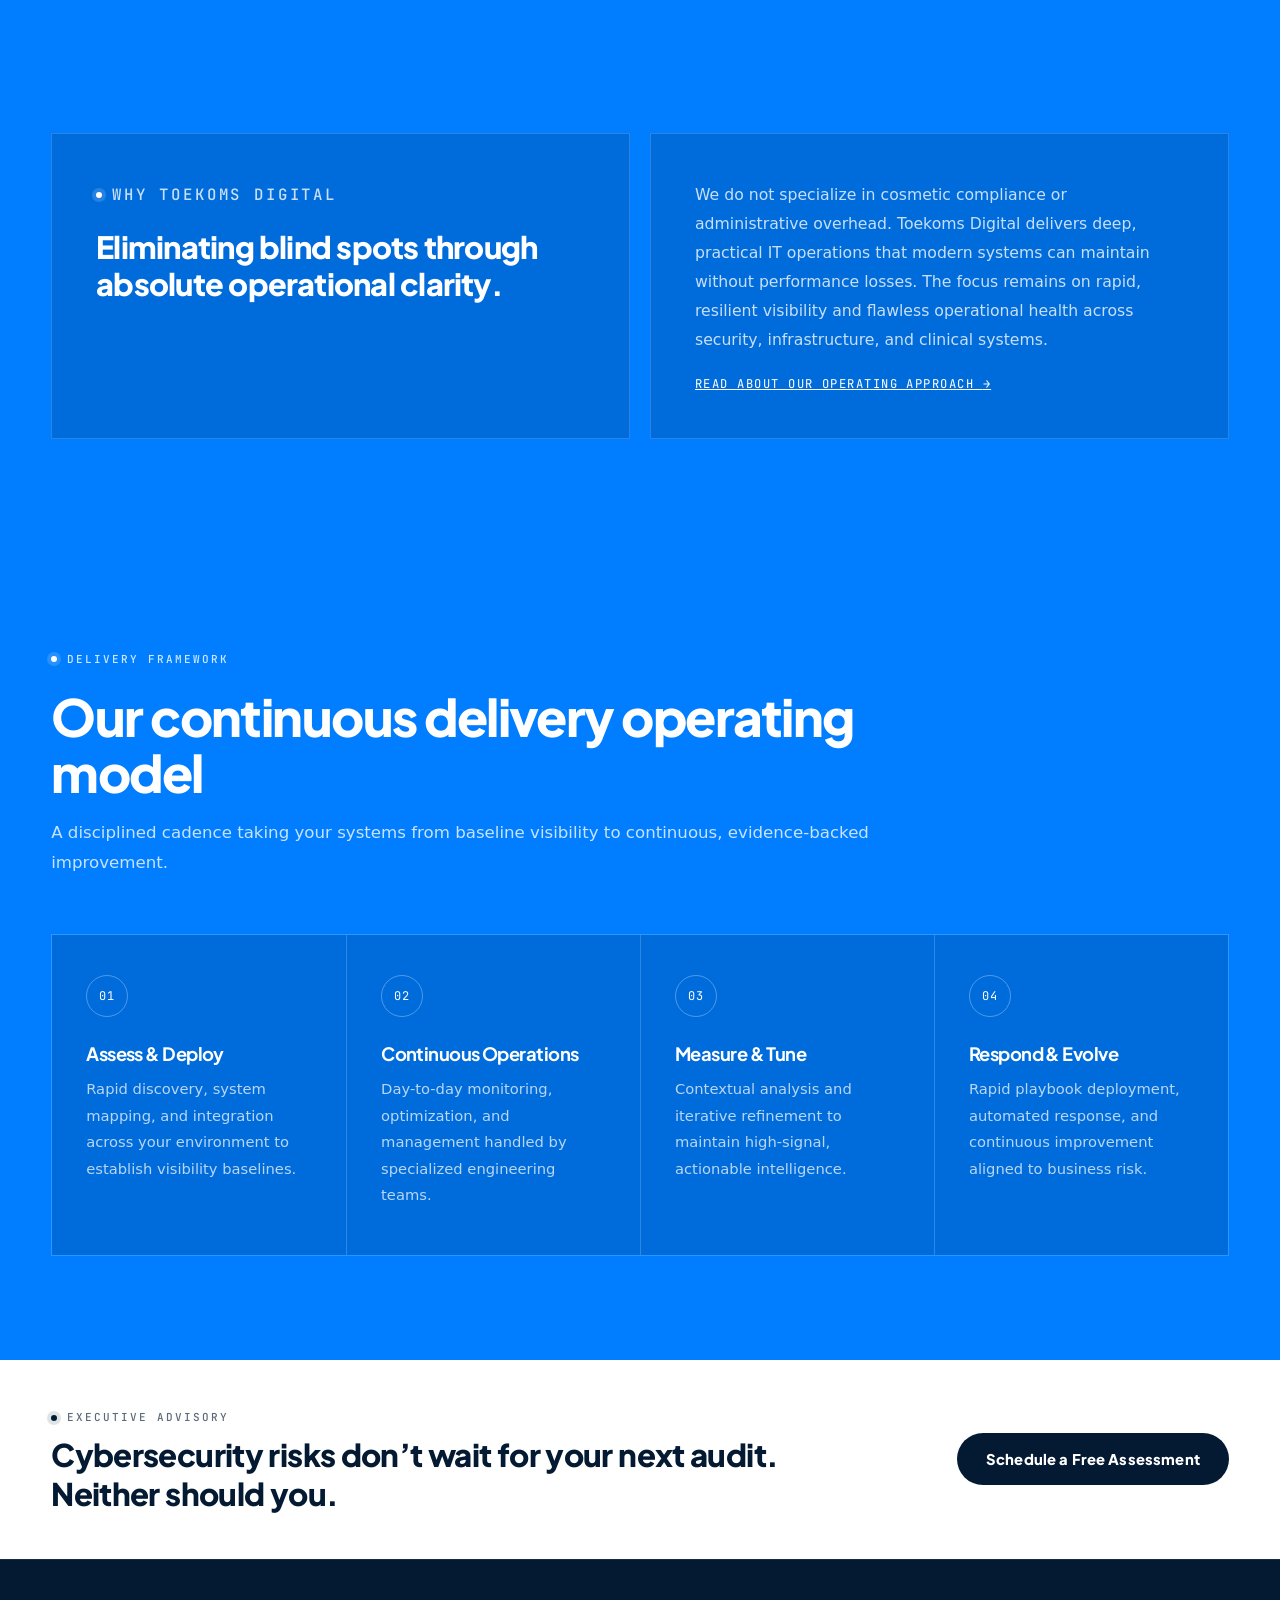
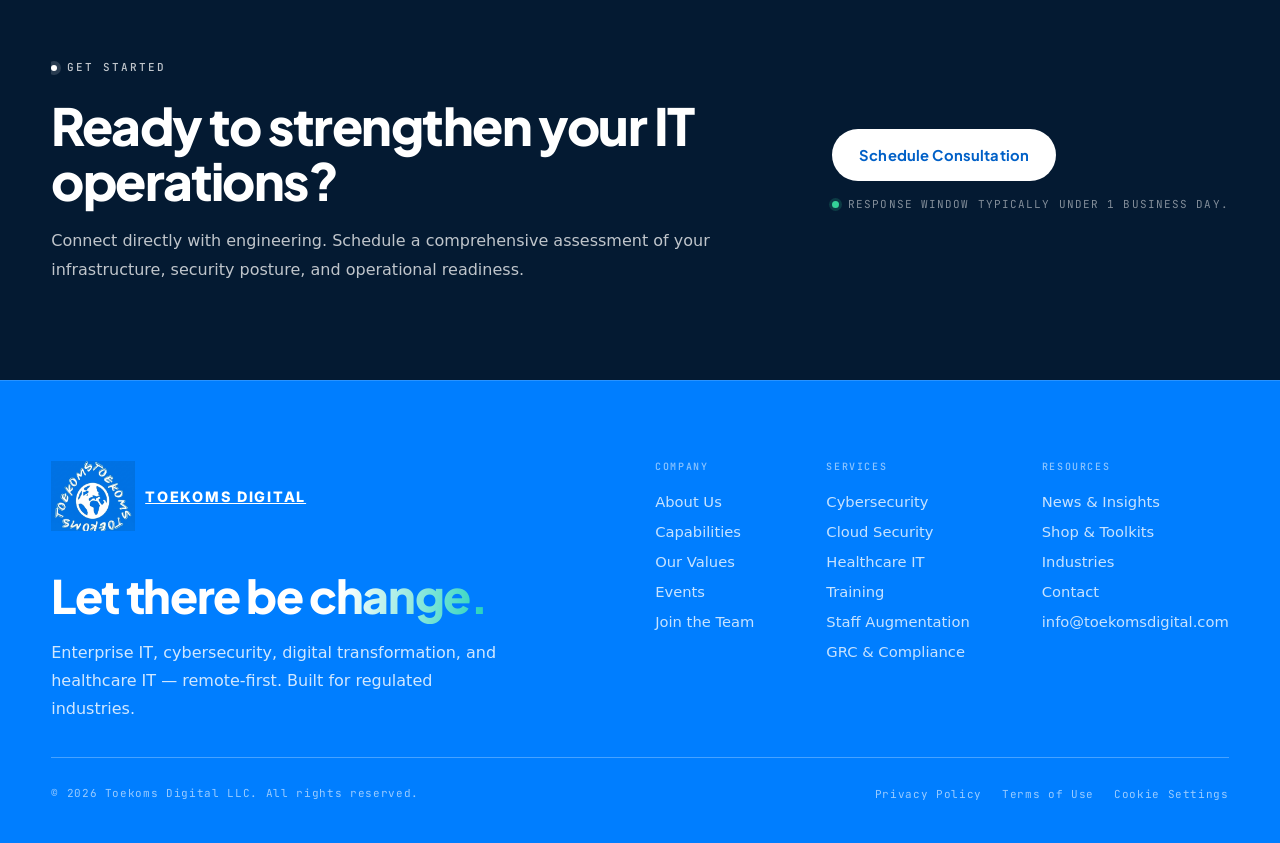
==== commit 2914793a: "update the hole system based on the comment" ====
--- a/index.html
+++ b/index.html
@@ -58,7 +58,7 @@
               Cybersecurity &middot; Digital Transformation &middot; Healthcare IT
             </p>
             <h1 class="hero-title font-editorial">
-              Enterprise IT operations built for what's next.
+              Enterprise IT operations built for <span class="grad-text">what's next.</span>
             </h1>
             <p class="hero-description">
               Toekoms Digital delivers practical cybersecurity, digital transformation, SaaS implementation,
@@ -85,21 +85,11 @@
                 <span class="hero-stat-label">Remote Delivery</span>
               </div>
               <div class="hero-stat-item">
-                <span class="hero-stat-number">4-Hr</span>
-                <span class="hero-stat-label">Incident SLA</span>
-              </div>
-            </div>
-          </div>
-          <aside class="hero-visual">
-            <div class="shield-icon">
-              <svg viewBox="0 0 120 140" fill="none" xmlns="http://www.w3.org/2000/svg">
-                <path class="shield-outline" d="M60 8L108 28V68C108 98 60 132 60 132C60 132 12 98 12 68V28L60 8Z" stroke="rgba(255,255,255,0.25)" stroke-width="1"/>
-                <path class="shield-fill" d="M60 16L100 33V68C100 92 60 122 60 122C60 122 20 92 20 68V33L60 16Z" fill="rgba(255,255,255,0.04)"/>
-                <circle class="shield-dot" cx="60" cy="60" r="3" fill="rgba(255,255,255,0.9)"/>
-                <line class="circuit-line" x1="60" y1="67" x2="60" y2="90" stroke="rgba(255,255,255,0.2)" stroke-width="1"/>
-              </svg>
-            </div>
-          </aside>
+                <span class="hero-stat-number">5</span>
+                <span class="hero-stat-label">Practice Areas</span>
+              </div>
+            </div>
+          </div>
         </div>
       </section>
 
@@ -121,9 +111,32 @@
         </div>
       </div>
 
+      <!-- STAT BAND -->
+      <section class="stat-band">
+        <div class="container">
+          <div class="stat-band-inner" data-animate-stagger>
+            <div class="sb-item">
+              <span class="sb-num">7</span>
+              <span class="sb-lbl">Industries Served</span>
+            </div>
+            <div class="sb-item">
+              <span class="sb-num">16+</span>
+              <span class="sb-lbl">Service Offerings</span>
+            </div>
+            <div class="sb-item">
+              <span class="sb-num">5</span>
+              <span class="sb-lbl">Practice Areas</span>
+            </div>
+            <div class="sb-item">
+              <span class="sb-num">100%</span>
+              <span class="sb-lbl">Remote Delivery</span>
+            </div>
+          </div>
+        </div>
+      </section>
+
       <!-- CAPABILITIES OVERVIEW -->
       <section class="section services-section">
-        <div class="section-divider-shape" aria-hidden="true"></div>
         <div class="container">
           <div class="section-heading">
             <p class="section-kicker">Core Capabilities</p>
@@ -135,10 +148,10 @@
               protect critical assets, and maximize system visibility across your organization.
             </p>
           </div>
-          <div class="services-grid" data-animate-stagger>
-            <article class="service-card interactive-card">
-              <div class="service-number">01</div>
-              <h3 class="font-editorial">Cybersecurity</h3>
+          <div class="pillar-grid" data-animate-stagger>
+            <article class="pillar">
+              <span class="pillar-num">Pillar 01</span>
+              <h3>Cybersecurity</h3>
               <p>
                 Continuous vulnerability assessments, penetration testing, 4-hour SLA incident readiness,
                 GRC compliance evidence, and dark web monitoring for high-trust environments.
@@ -149,12 +162,13 @@
                 <span>Dark Web</span>
                 <span>Incident Response</span>
               </div>
-              <a href="/about#capabilities" class="service-link">Learn more <span class="arrow">&rarr;</span></a>
+              <a href="/services" class="card-arrow" style="margin-top: 24px;">Learn more <span>&rarr;</span></a>
+              <span class="pillar-bar"></span>
             </article>
 
-            <article class="service-card interactive-card">
-              <div class="service-number">02</div>
-              <h3 class="font-editorial">Digital Transformation &amp; SaaS</h3>
+            <article class="pillar">
+              <span class="pillar-num">Pillar 02</span>
+              <h3>Digital Transformation &amp; SaaS</h3>
               <p>
                 Cloud security configuration, SaaS implementation guidance, M365 and Google Workspace hardening,
                 and proprietary website scoring techniques to benchmark performance, accessibility, and security resilience.
@@ -165,12 +179,13 @@
                 <span>M365 Hardening</span>
                 <span>SaaS Migration</span>
               </div>
-              <a href="/about#capabilities" class="service-link">Learn more <span class="arrow">&rarr;</span></a>
+              <a href="/services" class="card-arrow" style="margin-top: 24px;">Learn more <span>&rarr;</span></a>
+              <span class="pillar-bar"></span>
             </article>
 
-            <article class="service-card interactive-card">
-              <div class="service-number">03</div>
-              <h3 class="font-editorial">Healthcare IT &amp; Informatics</h3>
+            <article class="pillar">
+              <span class="pillar-num">Pillar 03</span>
+              <h3>Healthcare IT &amp; Informatics</h3>
               <p>
                 EHR platform advisory for leading and cloud-native systems, HIPAA risk analysis,
                 clinical data interoperability (HL7/FHIR), and health IT workforce training.
@@ -181,7 +196,8 @@
                 <span>HL7 / FHIR</span>
                 <span>PHI Security</span>
               </div>
-              <a href="/about#capabilities" class="service-link">Learn more <span class="arrow">&rarr;</span></a>
+              <a href="/services" class="card-arrow" style="margin-top: 24px;">Learn more <span>&rarr;</span></a>
+              <span class="pillar-bar"></span>
             </article>
           </div>
         </div>
@@ -201,65 +217,69 @@
               compliance, and operational requirements.
             </p>
           </div>
-          <div class="process-grid" data-animate-stagger>
-            <a href="/industries?industry=healthcare" class="process-card step-card" style="text-decoration: none;">
-              <span>Healthcare</span>
+          <div class="g4" data-animate-stagger>
+            <a href="/industries?industry=healthcare" class="card">
+              <span class="card-icon"><svg viewBox="0 0 24 24"><path d="M12 5v14M5 12h14"/><circle cx="12" cy="12" r="9"/></svg></span>
               <h3 class="font-editorial">Healthcare &amp; Life Sciences</h3>
               <p>EHR platform advisory, HIPAA compliance, clinical informatics interoperability.</p>
             </a>
-            <a href="/industries?industry=financial" class="process-card step-card" style="text-decoration: none;">
-              <span>Financial</span>
+            <a href="/industries?industry=financial" class="card">
+              <span class="card-icon"><svg viewBox="0 0 24 24"><path d="M3 10l9-6 9 6"/><path d="M5 10v8M9.5 10v8M14.5 10v8M19 10v8"/><path d="M3 21h18"/></svg></span>
               <h3 class="font-editorial">Banking &amp; Finance</h3>
               <p>PCI DSS compliance, IAM privileged access, cloud security hardening.</p>
             </a>
-            <a href="/industries?industry=government" class="process-card step-card" style="text-decoration: none;">
-              <span>Government</span>
+            <a href="/industries?industry=government" class="card">
+              <span class="card-icon"><svg viewBox="0 0 24 24"><path d="M4 21h16"/><path d="M6 21V10M18 21V10"/><path d="M10 21v-6M14 21v-6"/><path d="M3 10l9-6 9 6v2H3v-2z"/></svg></span>
               <h3 class="font-editorial">Public Sector</h3>
               <p>CMMC Level 1 preparation, NIST CSF gap assessments, zero-trust advisory.</p>
             </a>
-            <a href="/industries?industry=utilities" class="process-card step-card" style="text-decoration: none;">
-              <span>Utilities</span>
+            <a href="/industries?industry=education" class="card">
+              <span class="card-icon"><svg viewBox="0 0 24 24"><path d="M2 8l10-4 10 4-10 4L2 8z"/><path d="M6 10.5V15c0 1.7 2.7 3 6 3s6-1.3 6-3v-4.5"/><path d="M22 8v6"/></svg></span>
+              <h3 class="font-editorial">Higher Ed &amp; K-12</h3>
+              <p>FERPA compliance, campus network segmentation, digital literacy training.</p>
+            </a>
+            <a href="/industries?industry=utilities" class="card">
+              <span class="card-icon"><svg viewBox="0 0 24 24"><path d="M13 2L4 14h7l-1 8 9-12h-7l1-8z"/></svg></span>
               <h3 class="font-editorial">Energy &amp; Utilities</h3>
               <p>NERC CIP compliance, OT/SCADA boundary protection, 4-hour SLA incident response.</p>
             </a>
-            <a href="/industries?industry=transportation" class="process-card step-card" style="text-decoration: none;">
-              <span>Transportation</span>
+            <a href="/industries?industry=transportation" class="card">
+              <span class="card-icon"><svg viewBox="0 0 24 24"><path d="M3 6h11v10H3z"/><path d="M14 9h4l3 3v4h-7z"/><circle cx="7" cy="18" r="2"/><circle cx="17" cy="18" r="2"/></svg></span>
               <h3 class="font-editorial">Logistics &amp; Fleet</h3>
               <p>Vendor risk management, IoT telematics security, disaster recovery planning.</p>
             </a>
-            <a href="/industries?industry=education" class="process-card step-card" style="text-decoration: none;">
-              <span>Education</span>
-              <h3 class="font-editorial">Higher Ed &amp; K-12</h3>
-              <p>FERPA compliance, campus network segmentation, digital literacy training.</p>
-            </a>
-            <a href="/industries?industry=retail" class="process-card step-card" style="text-decoration: none;">
-              <span>Retail</span>
+            <a href="/industries?industry=retail" class="card">
+              <span class="card-icon"><svg viewBox="0 0 24 24"><circle cx="9.5" cy="19.5" r="1.5"/><circle cx="17" cy="19.5" r="1.5"/><path d="M3 4h2l2.6 11h10.2L21 7H6"/></svg></span>
               <h3 class="font-editorial">Retail &amp; E-Commerce</h3>
               <p>PCI DSS tokenization, POS terminal protection, website security scoring.</p>
             </a>
+            <a href="/industries" class="card" style="background: rgba(255, 255, 255, 0.12); border-color: rgba(255, 255, 255, 0.35);">
+              <span class="card-icon"><svg viewBox="0 0 24 24"><path d="M5 12h14M13 6l6 6-6 6"/></svg></span>
+              <h3 class="font-editorial" style="color: #ffffff;">View All Solutions</h3>
+              <p style="color: rgba(255, 255, 255, 0.9);">Detailed frameworks, compliance matrices, and practice scopes for every sector.</p>
+            </a>
           </div>
         </div>
       </section>
 
       <!-- BRAND STATEMENT -->
-      <section class="section process-section">
-        <div class="section-divider-shape" aria-hidden="true"></div>
-        <div class="container statement-grid" data-animate>
-          <div>
-            <p class="section-kicker">Why Toekoms Digital</p>
-            <h2 class="font-editorial">
-              Eliminating blind spots through absolute operational clarity.
-            </h2>
-          </div>
-          <div>
-            <p>
-              We do not specialize in cosmetic compliance or administrative overhead.
-              Toekoms Digital delivers deep, practical IT operations that modern systems can
-              maintain without performance losses. The focus remains on rapid, resilient
-              visibility and flawless operational health across security, infrastructure,
-              and clinical systems.
-            </p>
-            <a href="/about" class="text-link-animated">Read about our operating approach <span class="arrow">&rarr;</span></a>
+      <section class="section">
+        <div class="container">
+          <div class="asplit" data-animate-stagger>
+            <div class="ablock">
+              <p class="asplit-label">Why Toekoms Digital</p>
+              <h3>Eliminating blind spots through absolute operational clarity.</h3>
+            </div>
+            <div class="ablock">
+              <p>
+                We do not specialize in cosmetic compliance or administrative overhead.
+                Toekoms Digital delivers deep, practical IT operations that modern systems can
+                maintain without performance losses. The focus remains on rapid, resilient
+                visibility and flawless operational health across security, infrastructure,
+                and clinical systems.
+              </p>
+              <a href="/about" class="text-link-animated" style="display: inline-block; margin-top: 22px;">Read about our operating approach <span class="arrow">&rarr;</span></a>
+            </div>
           </div>
         </div>
       </section>
@@ -275,33 +295,33 @@
             </h2>
             <p>A disciplined cadence taking your systems from baseline visibility to continuous, evidence-backed improvement.</p>
           </div>
-          <div class="process-grid" data-animate-stagger>
-            <div class="process-card step-card">
-              <span>Phase 01</span>
+          <div class="phases" data-animate-stagger>
+            <div class="phase">
+              <span class="phase-num">01</span>
               <h3 class="font-editorial">Assess &amp; Deploy</h3>
               <p>
                 Rapid discovery, system mapping, and integration across your environment
                 to establish visibility baselines.
               </p>
             </div>
-            <div class="process-card step-card">
-              <span>Phase 02</span>
+            <div class="phase">
+              <span class="phase-num">02</span>
               <h3 class="font-editorial">Continuous Operations</h3>
               <p>
                 Day-to-day monitoring, optimization, and management handled by specialized
                 engineering teams.
               </p>
             </div>
-            <div class="process-card step-card">
-              <span>Phase 03</span>
+            <div class="phase">
+              <span class="phase-num">03</span>
               <h3 class="font-editorial">Measure &amp; Tune</h3>
               <p>
                 Contextual analysis and iterative refinement to maintain high-signal,
                 actionable intelligence.
               </p>
             </div>
-            <div class="process-card step-card">
-              <span>Phase 04</span>
+            <div class="phase">
+              <span class="phase-num">04</span>
               <h3 class="font-editorial">Respond &amp; Evolve</h3>
               <p>
                 Rapid playbook deployment, automated response, and continuous improvement
@@ -310,6 +330,21 @@
             </div>
           </div>
         </div>
+      </section>
+
+      <!-- FEATURED INSIGHT STRIPE -->
+      <section class="insight-stripe-section">
+          <div class="container insight-stripe-container" data-animate>
+            <div class="insight-stripe-content">
+              <p class="section-kicker" style="margin-bottom: 8px;">Executive Advisory</p>
+              <h3 style="font-size: clamp(1.4rem, 2.5vw, 1.95rem); font-weight: 800; color: #041a32; line-height: 1.25; margin: 0;">
+                Cybersecurity risks don&rsquo;t wait for your next audit. Neither should you.
+              </h3>
+            </div>
+            <a href="/contact" class="button button-accent button-animated" style="background: #041a32; color: #ffffff; font-weight: 800; padding: 14px 28px; border-radius: 999px; text-decoration: none; white-space: nowrap;">
+              Schedule a Free Assessment
+            </a>
+          </div>
       </section>
 
       <!-- CTA SECTION -->
--- a/assets/css/main.css
+++ b/assets/css/main.css
@@ -1,3 +1,4 @@
+@import url("https://fonts.googleapis.com/css2?family=Inter:wght@400;500;600;700&family=JetBrains+Mono:wght@400;500&family=Plus+Jakarta+Sans:wght@500;600;700;800&display=swap");
 @import url("./base/reset.css");
 @import url("./base/variables.css");
 @import url("./base/typography.css");
@@ -13,3 +14,4 @@
 @import url("./pages/contact.css");
 @import url("./pages/industries.css");
 @import url("./pages/certification.css");
+@import url("./design.css");
--- a/assets/css/main.css
+++ b/assets/css/main.css
@@ -1,3 +1,4 @@
+@import url("https://fonts.googleapis.com/css2?family=Inter:wght@400;500;600;700&family=JetBrains+Mono:wght@400;500&family=Plus+Jakarta+Sans:wght@500;600;700;800&display=swap");
 @import url("./base/reset.css");
 @import url("./base/variables.css");
 @import url("./base/typography.css");
@@ -13,3 +14,4 @@
 @import url("./pages/contact.css");
 @import url("./pages/industries.css");
 @import url("./pages/certification.css");
+@import url("./design.css");
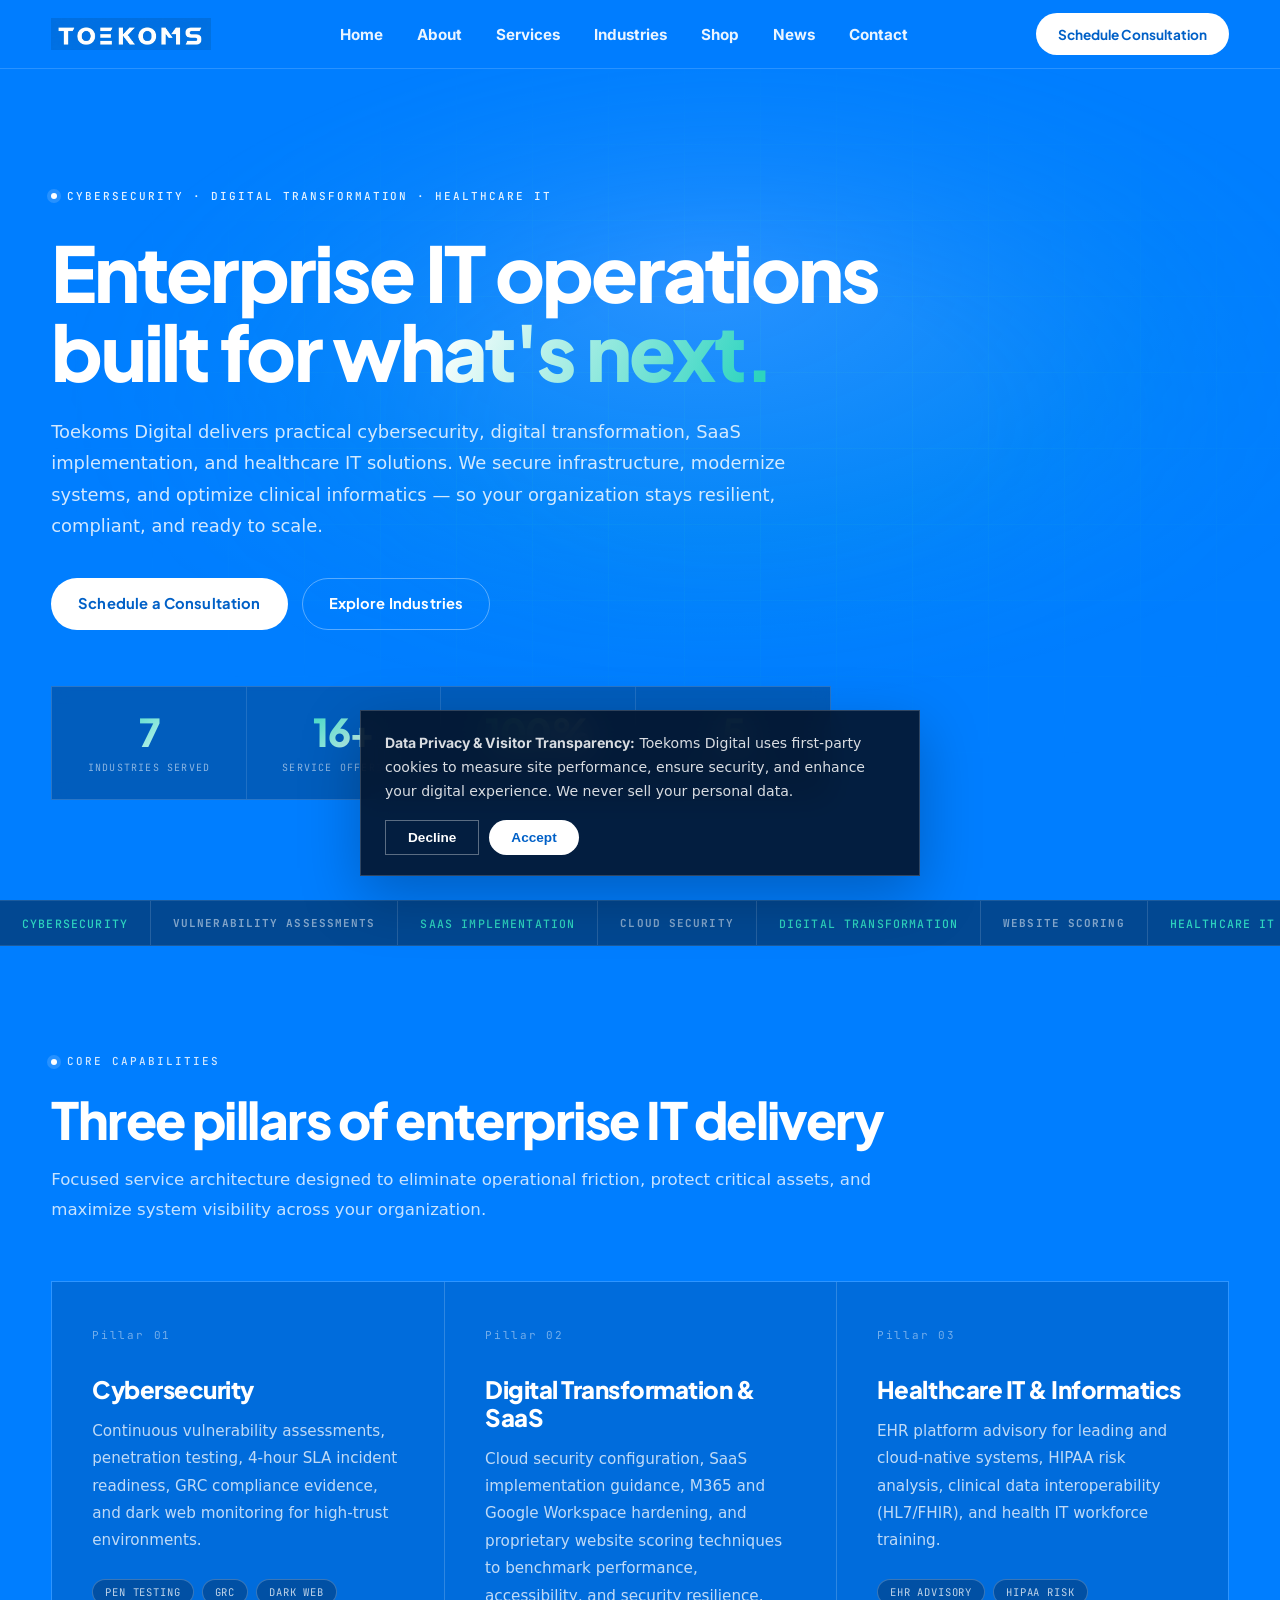
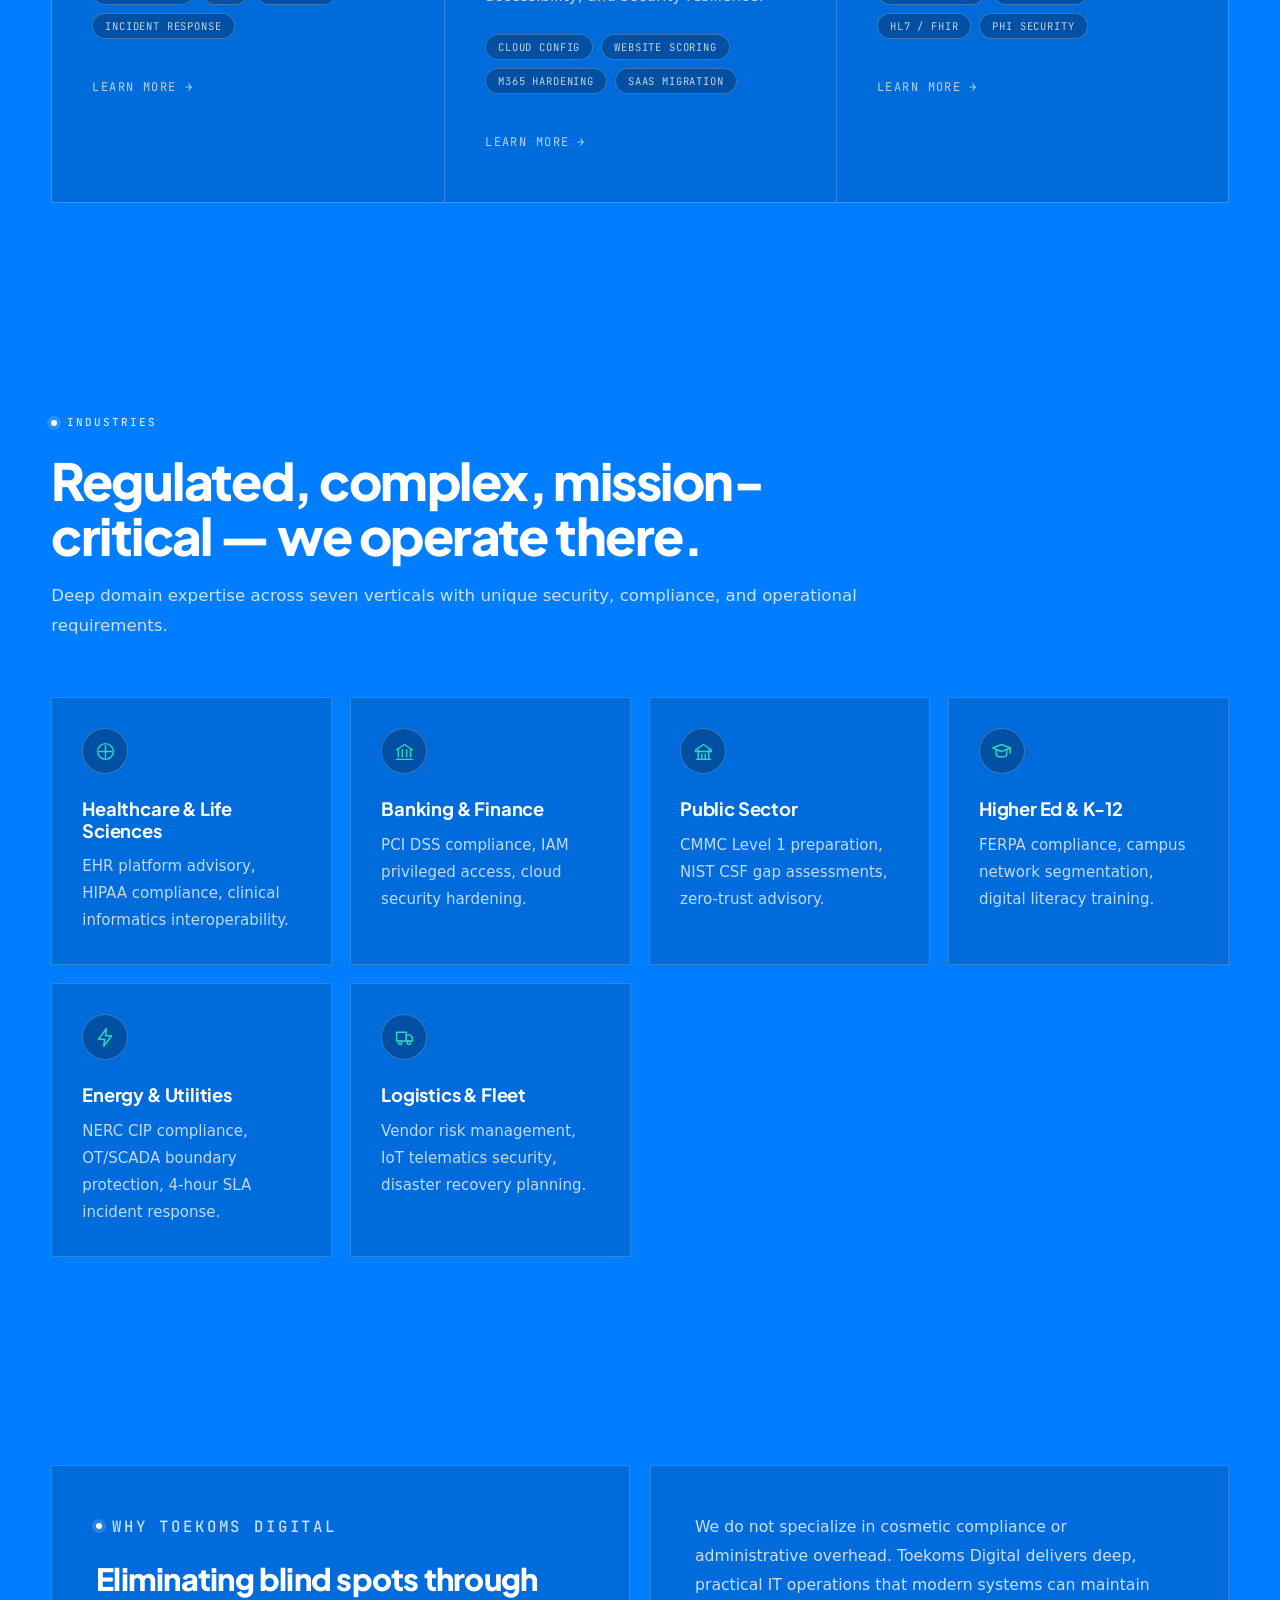
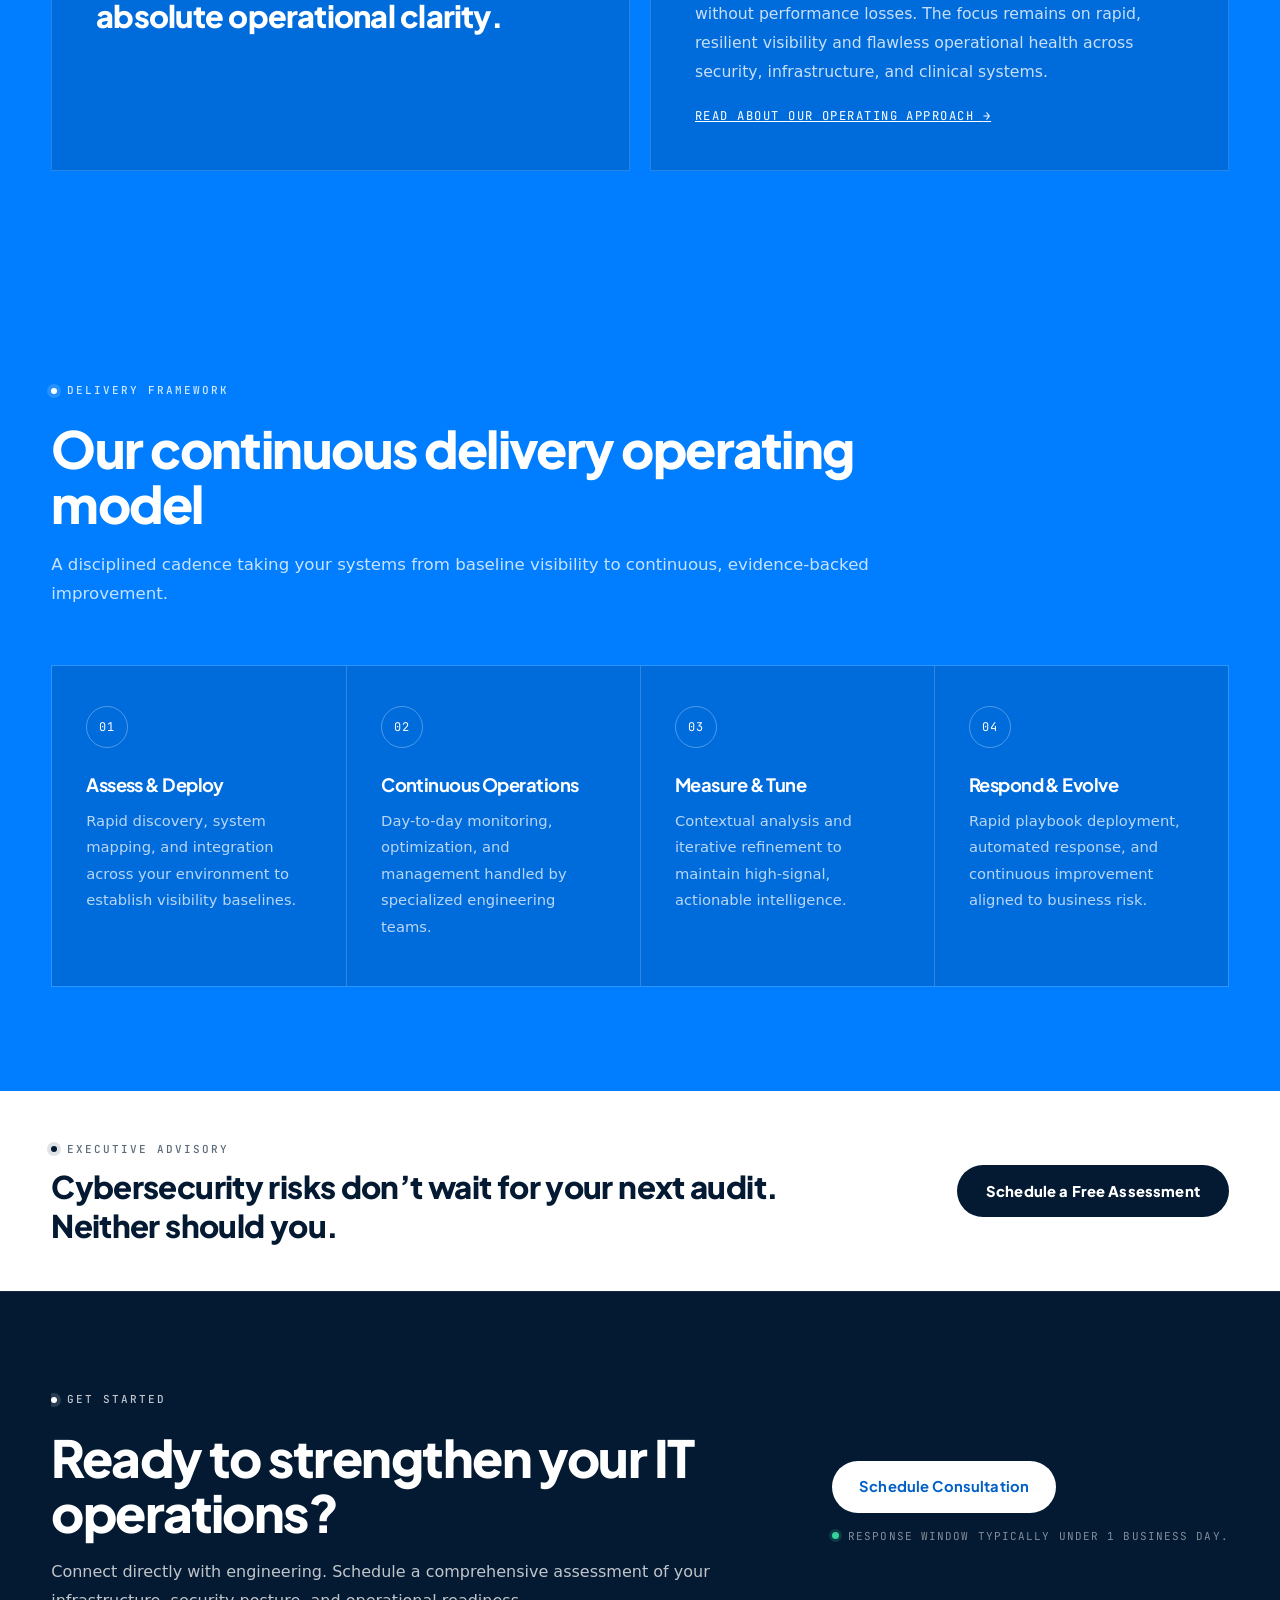
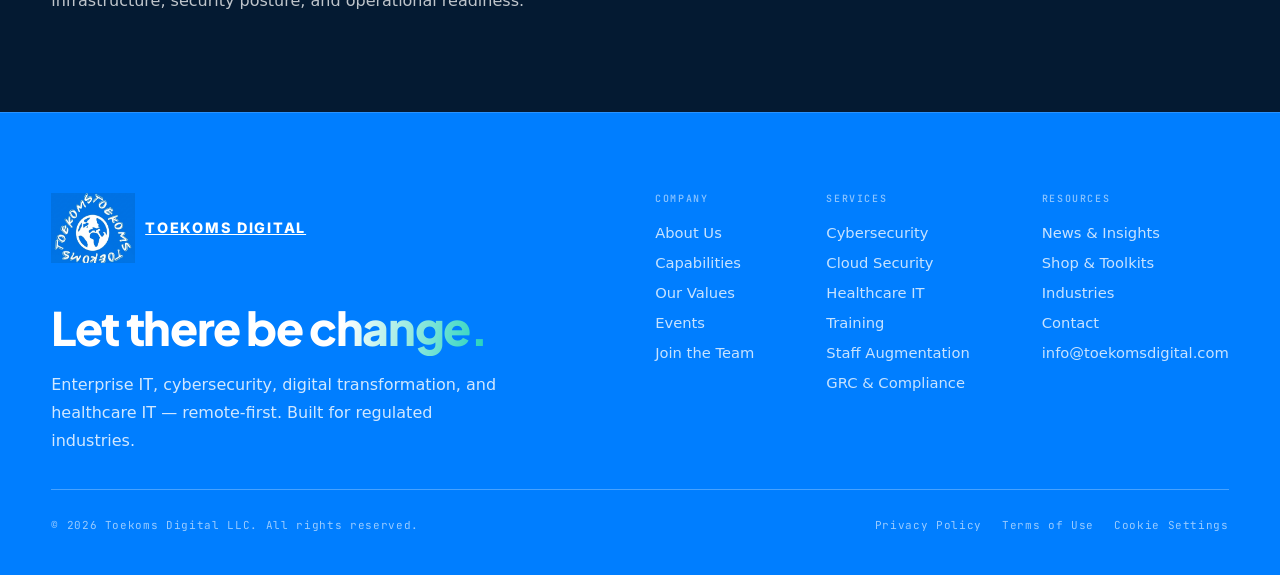
==== commit 227644f3: "update the hole system based on the comment" ====
--- a/index.html
+++ b/index.html
@@ -112,7 +112,7 @@
       </div>
 
       <!-- STAT BAND -->
-      <section class="stat-band">
+      <!-- <section class="stat-band">
         <div class="container">
           <div class="stat-band-inner" data-animate-stagger>
             <div class="sb-item">
@@ -133,7 +133,7 @@
             </div>
           </div>
         </div>
-      </section>
+      </section> -->
 
       <!-- CAPABILITIES OVERVIEW -->
       <section class="section services-section">
